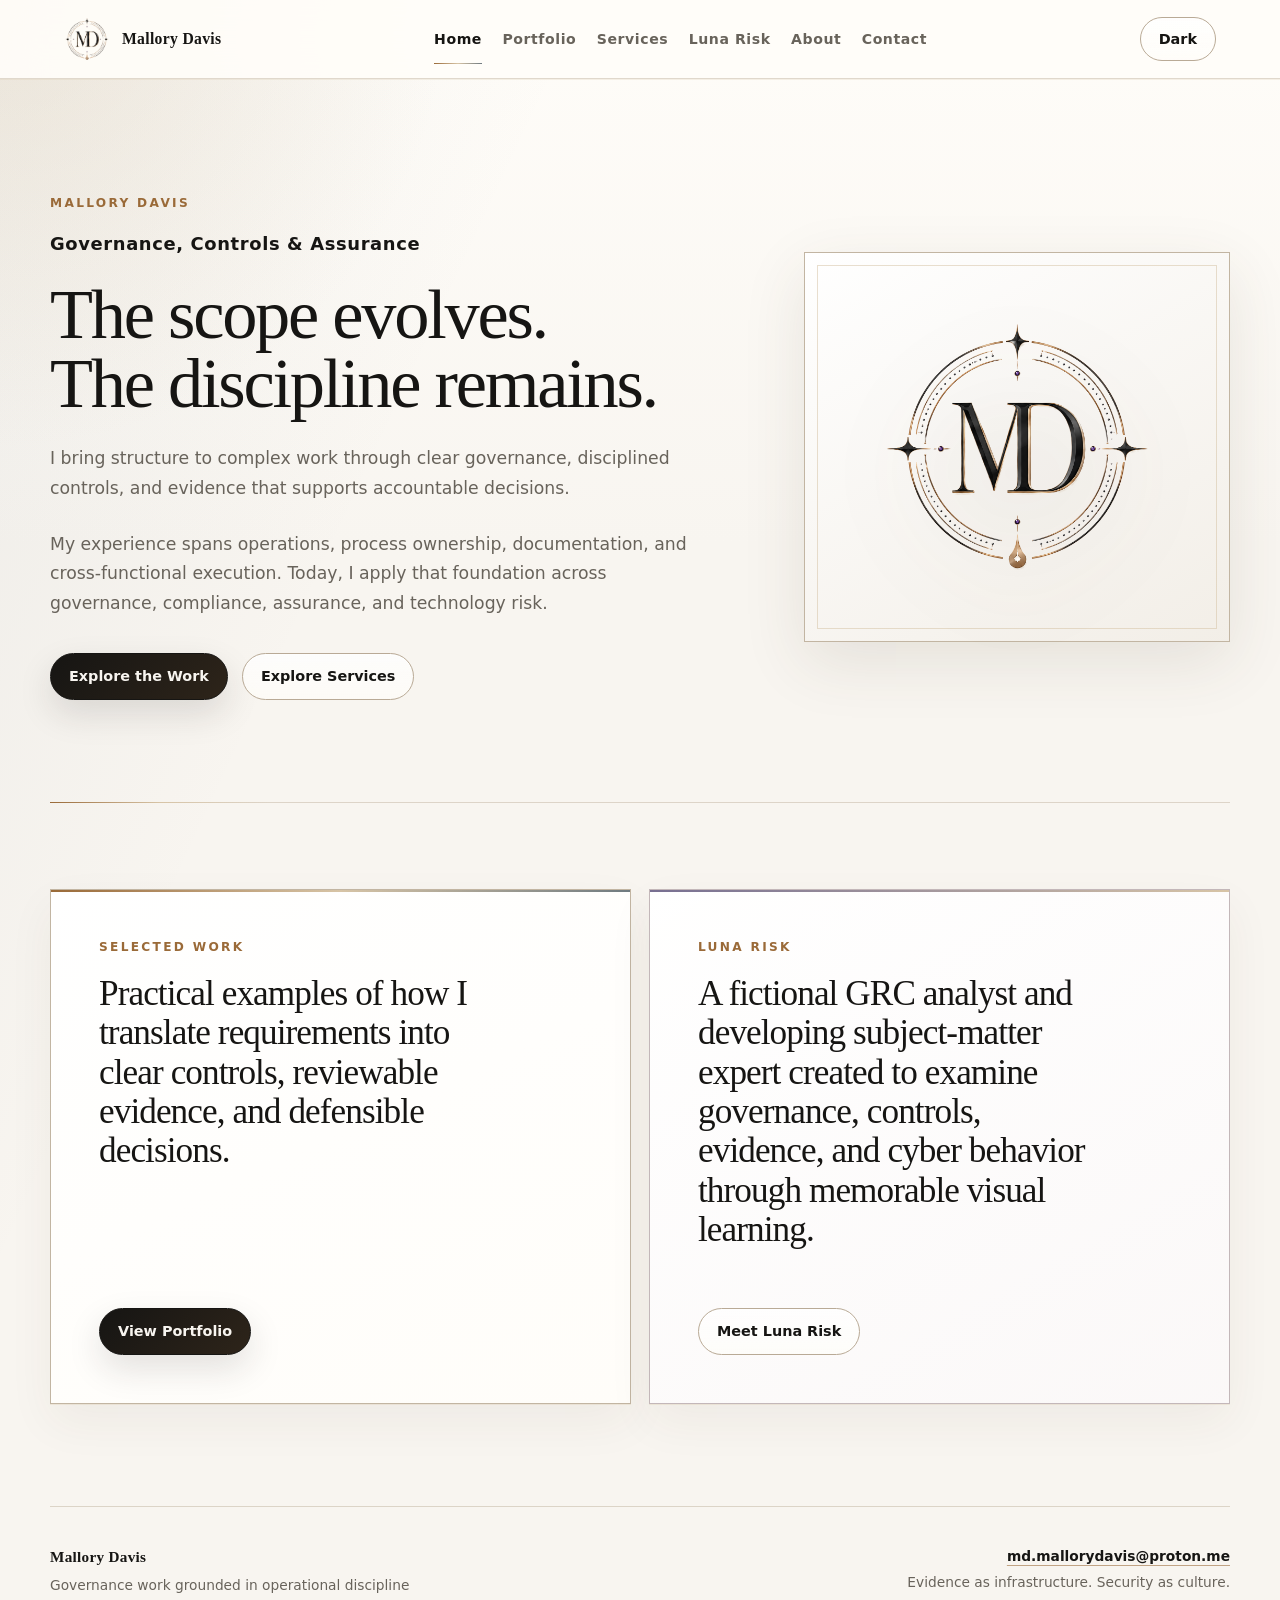
==== index.html @ 9123fe0c "Restore structured editorial homepage layout" ====
<!DOCTYPE html>
<html lang="en" data-theme="light">
<head>
  <meta charset="UTF-8" />
  <meta name="viewport" content="width=device-width, initial-scale=1.0" />

  <title>Mallory Davis | Governance, Controls &amp; Assurance</title>
  <meta
    name="description"
    content="Mallory Davis brings structure to complex work through clear governance, disciplined controls, and evidence that supports accountable decisions."
  />
  <meta property="og:title" content="Mallory Davis | Governance, Controls &amp; Assurance" />
  <meta property="og:description" content="Structure for complex work through clear governance, disciplined controls, and evidence that supports accountable decisions." />
  <meta property="og:type" content="website" />
  <meta property="og:url" content="https://mallorydavis.github.io/" />
  <meta property="og:image" content="https://mallorydavis.github.io/assets/images/mallory-davis-linkedin-featured.jpg" />
  <meta property="og:image:width" content="1200" />
  <meta property="og:image:height" content="627" />
  <meta property="og:image:alt" content="Mallory Davis. Governance, Controls and Assurance. Evidence as infrastructure. Security as culture." />

  <link rel="stylesheet" href="css/styles.css?v=20260904-1" />
</head>

<body>
  <header class="site-header">
    <a class="brand" href="index.html" aria-label="Mallory Davis home">
      <span class="brand-mark">
        <img class="brand-logo brand-logo-light" src="assets/logo/md-light-precision-seal-transparent.png" alt="Mallory Davis MD precision seal." width="46" height="46" />
        <img class="brand-logo brand-logo-dark" src="assets/logo/md-dark-precision-seal.png" alt="Mallory Davis MD precision seal." width="46" height="46" />
      </span>
      <span class="brand-text">Mallory Davis</span>
    </a>

    <nav class="site-nav" aria-label="Main navigation">
      <a href="index.html" aria-current="page">Home</a>
      <a href="portfolio.html">Portfolio</a>
      <a href="services.html">Services</a>
      <a href="luna-risk.html">Luna Risk</a>
      <a href="about.html">About</a>
      <a href="contact.html">Contact</a>
    </nav>

    <button class="theme-toggle" type="button" data-theme-toggle aria-label="Switch color theme">
      Dark
    </button>
  </header>

  <main>
    <section class="hero home-hero">
      <div class="hero-content">
        <p class="eyebrow">Mallory Davis</p>
        <p class="home-descriptor">Governance, Controls &amp; Assurance</p>
        <h1>The scope evolves.<br />The discipline remains.</h1>
        <p class="hero-copy">
          I bring structure to complex work through clear governance, disciplined controls, and evidence that supports accountable decisions.
        </p>
        <p class="hero-copy hero-copy-secondary">
          My experience spans operations, process ownership, documentation, and cross-functional execution. Today, I apply that foundation across governance, compliance, assurance, and technology risk.
        </p>

        <div class="hero-actions">
          <a class="button primary" href="portfolio.html">Explore the Work</a>
          <a class="button secondary" href="services.html">Explore Services</a>
        </div>
      </div>

      <div class="home-compass" aria-hidden="true">
        <img class="home-compass-logo home-compass-logo-light" src="assets/logo/md-light-precision-seal-transparent.png" alt="" />
        <img class="home-compass-logo home-compass-logo-dark" src="assets/logo/md-dark-precision-seal.png" alt="" />
      </div>
    </section>

    <section class="section home-pathways" aria-label="Explore Mallory Davis work">
      <article class="home-pathway-card selected-work-card" id="selected-work" aria-labelledby="selected-work-title">
        <div class="home-pathway-copy">
          <p class="kicker">Selected Work</p>
          <h2 id="selected-work-title">Practical examples of how I translate requirements into clear controls, reviewable evidence, and defensible decisions.</h2>
        </div>
        <a class="button primary" href="portfolio.html">View Portfolio</a>
      </article>

      <article class="home-pathway-card luna-home-card" aria-labelledby="luna-home-title">
        <div class="home-pathway-copy">
          <p class="kicker">Luna Risk</p>
          <h2 id="luna-home-title">A fictional GRC analyst and developing subject-matter expert created to examine governance, controls, evidence, and cyber behavior through memorable visual learning.</h2>
        </div>
        <a class="button secondary" href="luna-risk.html">Meet Luna Risk</a>
      </article>
    </section>
  </main>

  <footer class="page-footer">
    <div>
      <strong>Mallory Davis</strong>
      <span>Governance work grounded in operational discipline</span>
    </div>
    <div class="footer-contact">
      <a href="mailto:md.mallorydavis@proton.me">md.mallorydavis@proton.me</a>
      <span>Evidence as infrastructure. Security as culture.</span>
    </div>
  </footer>

  <script src="js/main.js?v=20260903-5"></script>
</body>
</html>
---- css/styles.css ----
:root {
  color-scheme: light;
  --bg: #f8f5f0;
  --bg-quiet: #eee9e1;
  --surface: #fffdf9;
  --surface-raised: #ffffff;
  --text: #282623;
  --muted: #68635b;
  --heading: #161513;
  --border: #d9d0c2;
  --border-strong: #b9aa96;
  --bronze: #9a6a38;
  --champagne: #d7c4a6;
  --steel: #6f7a80;
  --amethyst: #7d679d;
  --amethyst-soft: #eee9f4;
  --shadow: 0 20px 60px rgba(76, 62, 44, 0.11);
  --max-width: 1180px;
  --font-display: "Playfair Display", Georgia, "Times New Roman", serif;
  --font-editorial: "Libre Baskerville", Georgia, "Times New Roman", serif;
  --font-interface: Montserrat, Inter, ui-sans-serif, system-ui, -apple-system, BlinkMacSystemFont, "Segoe UI", sans-serif;
}

[data-theme="dark"] {
  color-scheme: dark;
  --bg: #171615;
  --bg-quiet: #201e1b;
  --surface: #211f1c;
  --surface-raised: #282520;
  --text: #f1ece3;
  --muted: #b7afa3;
  --heading: #fffaf1;
  --border: #39352f;
  --border-strong: #6f6254;
  --bronze: #c6955a;
  --champagne: #ead5b4;
  --steel: #9aa8ae;
  --amethyst: #b7a2d4;
  --amethyst-soft: #2a2430;
  --shadow: 0 24px 70px rgba(0, 0, 0, 0.32);
}

* {
  box-sizing: border-box;
}

html {
  overflow-x: clip;
  scroll-behavior: smooth;
}

body {
  overflow-x: clip;
  min-width: 320px;
  margin: 0;
  background:
    radial-gradient(circle at top left, rgba(215, 196, 166, 0.3), transparent 28rem),
    linear-gradient(115deg, rgba(111, 122, 128, 0.08), transparent 34rem),
    linear-gradient(180deg, var(--surface) 0, var(--bg) 34rem);
  color: var(--text);
  font-family: var(--font-interface);
  line-height: 1.6;
  text-rendering: optimizeLegibility;
}

[data-theme="dark"] body {
  background:
    radial-gradient(circle at top left, rgba(198, 149, 90, 0.11), transparent 28rem),
    linear-gradient(115deg, rgba(154, 168, 174, 0.07), transparent 34rem),
    linear-gradient(180deg, #191816 0, var(--bg) 36rem);
}

body:has(.site-nav a[href="luna-risk.html"][aria-current="page"]) {
  background:
    radial-gradient(circle at top left, rgba(215, 196, 166, 0.26), transparent 28rem),
    radial-gradient(circle at top right, color-mix(in srgb, var(--amethyst) 13%, transparent), transparent 24rem),
    linear-gradient(180deg, var(--surface) 0, var(--bg) 34rem);
}

a {
  color: inherit;
}

.site-header {
  position: sticky;
  top: 0;
  z-index: 10;
  display: grid;
  grid-template-columns: auto minmax(0, 1fr) auto;
  align-items: center;
  gap: 24px;
  padding: 16px max(22px, 5vw);
  border-bottom: 1px solid color-mix(in srgb, var(--border) 82%, transparent);
  background: color-mix(in srgb, var(--surface) 92%, transparent);
  backdrop-filter: blur(20px);
  box-shadow: 0 1px 0 color-mix(in srgb, var(--champagne) 22%, transparent);
}

.brand {
  display: inline-flex;
  align-items: center;
  gap: 12px;
  color: var(--heading);
  text-decoration: none;
  font-weight: 700;
  letter-spacing: 0.01em;
  white-space: nowrap;
}

.seal {
  position: relative;
  display: grid;
  place-items: center;
  border-radius: 50%;
  border: 1px solid var(--bronze);
  color: var(--bronze);
  font-family: var(--font-display);
  letter-spacing: -0.07em;
  background:
    linear-gradient(135deg, color-mix(in srgb, var(--champagne) 34%, transparent), transparent 54%),
    var(--surface);
}

.seal::before {
  content: "";
  position: absolute;
  inset: 4px;
  border: 1px solid color-mix(in srgb, var(--steel) 42%, transparent);
  border-radius: inherit;
}

.seal::after {
  content: "";
  position: absolute;
  width: 42%;
  height: 1px;
  background: linear-gradient(90deg, var(--bronze), var(--steel));
  transform: rotate(-35deg);
}

body:has(.site-nav a[href="luna-risk.html"][aria-current="page"]) .seal::after {
  background: color-mix(in srgb, var(--amethyst) 58%, var(--steel));
}

.brand-mark {
  display: inline-grid;
  place-items: center;
  flex: 0 0 auto;
  width: 46px;
  height: 46px;
  border: 0;
  border-radius: 50%;
  background: transparent;
  box-shadow: none;
  line-height: 0;
  padding: 0;
}

.brand-logo {
  grid-area: 1 / 1;
  display: block;
  width: 46px;
  height: 46px;
  object-fit: contain;
  object-position: center;
}

.brand-logo-dark {
  display: none;
}

[data-theme="dark"] .brand-logo-light {
  display: none;
}

[data-theme="dark"] .brand-logo-dark {
  display: block;
}

.brand-text {
  font-family: var(--font-display);
  font-size: 0.98rem;
  font-weight: 600;
  letter-spacing: 0.02em;
}

.site-nav {
  display: flex;
  justify-content: center;
  gap: clamp(10px, 1.6vw, 24px);
  flex-wrap: wrap;
}

.site-nav a {
  position: relative;
  color: var(--muted);
  text-decoration: none;
  font-family: var(--font-interface);
  font-size: 0.88rem;
  font-weight: 650;
  letter-spacing: 0.04em;
  padding: 6px 0;
  transition: color 160ms ease;
}

.site-nav a:hover,
.site-nav a[aria-current="page"] {
  color: var(--heading);
}

.site-nav a[aria-current="page"]::after {
  content: "";
  position: absolute;
  left: 0;
  right: 0;
  bottom: -8px;
  height: 1px;
  background: linear-gradient(90deg, var(--bronze), var(--champagne), var(--steel));
}

.theme-toggle,
.button {
  display: inline-flex;
  align-items: center;
  justify-content: center;
  min-height: 44px;
  border: 1px solid var(--border-strong);
  border-radius: 999px;
  background:
    linear-gradient(180deg, color-mix(in srgb, var(--surface-raised) 78%, transparent), color-mix(in srgb, var(--surface) 70%, transparent));
  color: var(--heading);
  padding: 11px 18px;
  cursor: pointer;
  text-decoration: none;
  font-family: var(--font-interface);
  font-size: 0.9rem;
  font-weight: 700;
  box-shadow: inset 0 1px 0 color-mix(in srgb, #ffffff 58%, transparent);
  transition: transform 160ms ease, border-color 160ms ease, background 160ms ease, box-shadow 160ms ease;
}

.theme-toggle:hover,
.button:hover {
  transform: translateY(-1px);
  border-color: var(--bronze);
  box-shadow:
    inset 0 1px 0 color-mix(in srgb, #ffffff 58%, transparent),
    0 10px 28px rgba(74, 58, 36, 0.1);
}

.theme-toggle:focus-visible,
.button:focus-visible,
.site-nav a:focus-visible,
.brand:focus-visible {
  outline: 3px solid color-mix(in srgb, var(--steel) 45%, transparent);
  outline-offset: 4px;
}

body:has(.site-nav a[href="luna-risk.html"][aria-current="page"]) .theme-toggle:focus-visible,
body:has(.site-nav a[href="luna-risk.html"][aria-current="page"]) .button:focus-visible,
body:has(.site-nav a[href="luna-risk.html"][aria-current="page"]) .site-nav a:focus-visible,
body:has(.site-nav a[href="luna-risk.html"][aria-current="page"]) .brand:focus-visible {
  outline-color: color-mix(in srgb, var(--amethyst) 48%, transparent);
}

main {
  overflow: hidden;
}

.hero,
.proof-strip,
.signal-strip,
.section,
.page-footer {
  width: min(var(--max-width), calc(100% - 44px));
  margin: 0 auto;
}

.hero {
  display: grid;
  grid-template-columns: minmax(0, 1fr) minmax(280px, 392px);
  gap: clamp(42px, 7vw, 96px);
  align-items: center;
  min-height: calc(100svh - 83px);
  padding: clamp(64px, 9vw, 124px) 0 clamp(58px, 8vw, 104px);
}

.home-hero {
  grid-template-columns: minmax(0, 1fr) minmax(320px, 0.64fr);
  min-height: min(680px, calc(100svh - 83px));
}

.hero-content {
  max-width: 780px;
}

.home-descriptor {
  margin: 0 0 22px;
  color: var(--heading);
  font-family: var(--font-interface);
  font-size: clamp(1rem, 1.4vw, 1.16rem);
  font-weight: 700;
  letter-spacing: 0.035em;
}

.hero-copy-secondary {
  margin-top: 16px;
}

.home-compass {
  position: relative;
  display: grid;
  place-items: center;
  min-height: 390px;
  padding: clamp(34px, 4vw, 52px);
  border: 1px solid color-mix(in srgb, var(--border-strong) 72%, var(--border));
  background:
    linear-gradient(150deg, color-mix(in srgb, var(--surface-raised) 96%, transparent), color-mix(in srgb, var(--bg-quiet) 74%, transparent)),
    var(--surface);
  box-shadow: var(--shadow);
}

.home-compass::before {
  content: "";
  position: absolute;
  inset: 12px;
  border: 1px solid color-mix(in srgb, var(--champagne) 54%, transparent);
  pointer-events: none;
}

.home-compass-logo {
  position: relative;
  display: block;
  width: min(82%, 320px);
  height: auto;
  filter: drop-shadow(0 24px 44px rgba(76, 62, 44, 0.15));
}

.home-compass-logo-dark {
  display: none;
}

[data-theme="dark"] .home-compass-logo-light {
  display: none;
}

[data-theme="dark"] .home-compass-logo-dark {
  display: block;
}

.eyebrow,
.kicker {
  margin: 0 0 16px;
  color: var(--bronze);
  font-family: var(--font-interface);
  text-transform: uppercase;
  letter-spacing: 0.19em;
  font-size: 0.76rem;
  font-weight: 800;
}

body:has(.site-nav a[href="luna-risk.html"][aria-current="page"]) .eyebrow,
body:has(.site-nav a[href="luna-risk.html"][aria-current="page"]) .kicker {
  color: var(--amethyst);
}

h1,
h2,
h3,
p {
  overflow-wrap: anywhere;
}

h1,
h2,
h3 {
  color: var(--heading);
}

h1 {
  max-width: 860px;
  margin: 0;
  font-family: var(--font-editorial);
  font-size: clamp(3rem, 5.5vw, 5.75rem);
  line-height: 0.98;
  letter-spacing: -0.032em;
  font-weight: 500;
}

.page-title {
  max-width: 850px;
  font-size: clamp(2.85rem, 5vw, 5.35rem);
  line-height: 0.99;
}

.hero-copy {
  max-width: 640px;
  margin: 26px 0 0;
  color: var(--muted);
  font-size: clamp(1.03rem, 1.35vw, 1.16rem);
  line-height: 1.72;
}

.hero-actions,
.button-row {
  display: flex;
  gap: 14px;
  flex-wrap: wrap;
  margin-top: 34px;
}

.button.primary {
  background:
    linear-gradient(135deg, var(--heading), color-mix(in srgb, var(--heading) 82%, var(--bronze)));
  color: var(--bg);
  border-color: var(--heading);
  box-shadow: 0 14px 34px rgba(38, 34, 29, 0.13);
}

[data-theme="dark"] .button.primary {
  color: #141414;
  background: var(--champagne);
  border-color: var(--champagne);
}

.button.secondary {
  color: var(--heading);
}

.hero-panel {
  position: relative;
  padding: clamp(28px, 3vw, 34px);
  border: 1px solid color-mix(in srgb, var(--border-strong) 72%, var(--border));
  background:
    linear-gradient(160deg, color-mix(in srgb, var(--surface-raised) 96%, transparent), color-mix(in srgb, var(--bg-quiet) 78%, transparent)),
    var(--surface);
  box-shadow: var(--shadow);
}

.hero-panel::before {
  content: "";
  position: absolute;
  inset: 12px;
  border: 1px solid color-mix(in srgb, var(--champagne) 58%, transparent);
  pointer-events: none;
}

.seal {
  width: 122px;
  height: 122px;
  margin-bottom: 36px;
  font-size: 1.65rem;
  box-shadow: inset 0 0 0 1px color-mix(in srgb, var(--champagne) 54%, transparent), 0 18px 50px rgba(104, 79, 48, 0.14);
}

.panel-label {
  margin: 0 0 8px;
  color: var(--steel);
  font-family: var(--font-interface);
  font-size: 0.76rem;
  font-weight: 850;
  letter-spacing: 0.14em;
  text-transform: uppercase;
}

.panel-statement {
  margin: 0;
  color: var(--heading);
  font-family: var(--font-editorial);
  font-size: clamp(1.65rem, 3vw, 2.4rem);
  line-height: 1.08;
  letter-spacing: -0.02em;
}

.panel-list {
  display: grid;
  gap: 12px;
  margin: 28px 0 0;
  padding: 0;
  list-style: none;
}

.panel-list li {
  display: flex;
  justify-content: space-between;
  gap: 18px;
  padding-top: 14px;
  border-top: 1px solid var(--border);
  color: var(--muted);
  font-size: 0.95rem;
}

.panel-list strong {
  color: var(--heading);
  font-size: 0.82rem;
  letter-spacing: 0.1em;
  text-transform: uppercase;
}

.section {
  position: relative;
  padding: clamp(62px, 8vw, 104px) 0;
  border-top: 1px solid color-mix(in srgb, var(--border) 86%, transparent);
}

.proof-strip {
  display: grid;
  grid-template-columns: repeat(4, minmax(0, 1fr));
  margin-top: clamp(-18px, -1.4vw, -8px);
  border: 1px solid color-mix(in srgb, var(--border) 88%, var(--border-strong));
  background:
    linear-gradient(90deg, color-mix(in srgb, var(--champagne) 18%, transparent), transparent 42%),
    color-mix(in srgb, var(--surface-raised) 92%, transparent);
  box-shadow:
    0 1px 0 color-mix(in srgb, var(--champagne) 30%, transparent),
    0 18px 48px rgba(69, 58, 42, 0.055);
}

.proof-strip a {
  display: grid;
  align-content: start;
  gap: 14px;
  min-height: 126px;
  padding: clamp(20px, 2.4vw, 28px);
  border-right: 1px solid var(--border);
  text-decoration: none;
  transition: background 160ms ease, color 160ms ease;
}

.proof-strip a:last-child {
  border-right: 0;
}

.proof-strip a:hover {
  background: color-mix(in srgb, var(--champagne) 12%, transparent);
}

.proof-strip span,
.work-card .meta,
.focus-preview span {
  color: var(--bronze);
  font-size: 0.74rem;
  font-weight: 850;
  letter-spacing: 0.14em;
  text-transform: uppercase;
  line-height: 1.35;
  overflow-wrap: anywhere;
}

.proof-strip strong {
  color: var(--heading);
  font-family: var(--font-editorial);
  font-size: clamp(1.08rem, 1.55vw, 1.42rem);
  font-weight: 500;
  line-height: 1.12;
  letter-spacing: -0.018em;
}

.signal-strip {
  display: grid;
  grid-template-columns: repeat(3, minmax(0, 1fr));
  margin-top: clamp(-18px, -1.4vw, -8px);
  border-top: 1px solid color-mix(in srgb, var(--border) 86%, transparent);
  border-bottom: 1px solid color-mix(in srgb, var(--border) 86%, transparent);
}

.home-capability-strip {
  grid-template-columns: repeat(4, minmax(0, 1fr));
}

.signal-strip div {
  padding: clamp(18px, 2.4vw, 28px);
  border-right: 1px solid color-mix(in srgb, var(--border) 86%, transparent);
}

.signal-strip div:last-child {
  border-right: 0;
}

.signal-strip span {
  display: block;
  color: var(--bronze);
  font-size: 0.74rem;
  font-weight: 850;
  letter-spacing: 0.14em;
  text-transform: uppercase;
}

.signal-strip p {
  margin: 10px 0 0;
  color: var(--muted);
  font-size: clamp(0.98rem, 1.15vw, 1.08rem);
  line-height: 1.62;
}

.capability-list {
  display: grid;
  gap: 9px;
  margin: 16px 0 0;
  padding: 0;
  list-style: none;
  color: var(--muted);
  font-size: clamp(0.9rem, 1vw, 1rem);
}

.capability-list li {
  display: grid;
  grid-template-columns: 22px minmax(0, 1fr);
  gap: 10px;
  align-items: center;
  line-height: 1.45;
}

.capability-list li::before {
  content: "";
  width: 22px;
  height: 1px;
  background: linear-gradient(90deg, var(--bronze), color-mix(in srgb, var(--champagne) 72%, var(--bronze)));
}

.capability-statement {
  margin: 16px 0 0;
  color: var(--muted);
  font-size: clamp(0.9rem, 1vw, 1rem);
  line-height: 1.58;
}

.section::before {
  content: "";
  position: absolute;
  top: -1px;
  left: 0;
  width: min(220px, 36vw);
  height: 1px;
  background: linear-gradient(90deg, var(--bronze), var(--champagne), transparent);
}

.section-header {
  display: grid;
  grid-template-columns: minmax(0, 0.85fr) minmax(260px, 0.65fr);
  gap: clamp(28px, 5vw, 56px);
  align-items: end;
  margin-bottom: 36px;
}

h2 {
  margin: 0;
  font-family: var(--font-editorial);
  max-width: 780px;
  font-size: clamp(2rem, 3.55vw, 3.55rem);
  line-height: 1.05;
  letter-spacing: -0.026em;
  font-weight: 500;
}

.section-header p,
.lede {
  margin: 0;
  color: var(--muted);
  font-size: 1.02rem;
  line-height: 1.72;
}

.grid {
  display: grid;
  grid-template-columns: repeat(3, minmax(0, 1fr));
  gap: 18px;
}

.grid.two {
  grid-template-columns: repeat(2, minmax(0, 1fr));
}

.featured-section {
  border-top: 0;
}

.featured-section::before {
  display: none;
}

.work-grid {
  display: grid;
  grid-template-columns: 1.08fr 0.96fr 0.96fr;
  gap: 18px;
}

.work-card {
  position: relative;
  display: grid;
  align-content: space-between;
  gap: clamp(22px, 3vw, 34px);
  min-height: 358px;
  padding: clamp(26px, 3.4vw, 40px);
  border: 1px solid color-mix(in srgb, var(--border) 88%, var(--border-strong));
  background:
    linear-gradient(155deg, color-mix(in srgb, var(--surface-raised) 94%, transparent), color-mix(in srgb, var(--surface) 80%, transparent)),
    var(--surface);
  box-shadow:
    0 1px 0 color-mix(in srgb, var(--champagne) 28%, transparent),
    0 20px 52px rgba(69, 58, 42, 0.07);
}

.work-card::before {
  content: "";
  position: absolute;
  top: 0;
  left: 0;
  right: 0;
  height: 3px;
  background: linear-gradient(90deg, var(--bronze), var(--champagne), var(--steel));
}

.work-card h3 {
  max-width: 16ch;
  margin: 0;
  font-family: var(--font-editorial);
  font-size: clamp(1.72rem, 2.9vw, 2.72rem);
  font-weight: 500;
  line-height: 1.03;
  letter-spacing: -0.027em;
}

.work-card p {
  margin: 0;
  color: var(--muted);
  line-height: 1.72;
}

.work-card a {
  width: fit-content;
  color: var(--heading);
  font-weight: 850;
  text-decoration-color: color-mix(in srgb, var(--bronze) 58%, transparent);
  text-underline-offset: 5px;
}

.proof-strip a:focus-visible,
.work-card a:focus-visible,
.artifact-card a:focus-visible,
.contact-option-card a:focus-visible {
  outline: 3px solid color-mix(in srgb, var(--steel) 45%, transparent);
  outline-offset: 4px;
}

.card,
.feature-card,
.contact-card {
  border: 1px solid color-mix(in srgb, var(--border) 88%, var(--border-strong));
  background:
    linear-gradient(155deg, color-mix(in srgb, var(--surface-raised) 94%, transparent), color-mix(in srgb, var(--surface) 84%, transparent)),
    var(--surface);
  box-shadow:
    0 1px 0 color-mix(in srgb, var(--champagne) 28%, transparent),
    0 18px 44px rgba(69, 58, 42, 0.06);
}

.card {
  position: relative;
  min-height: 252px;
  padding: clamp(24px, 3vw, 30px);
}

.card::before {
  content: "";
  position: absolute;
  top: 0;
  left: 0;
  right: 0;
  height: 2px;
  background: linear-gradient(90deg, var(--bronze), var(--champagne), var(--steel));
}

.card .number {
  display: block;
  margin-bottom: clamp(38px, 5vw, 54px);
  color: var(--steel);
  font-size: 0.78rem;
  font-weight: 850;
  letter-spacing: 0.13em;
}

h3 {
  margin: 0 0 12px;
  font-size: 1.22rem;
  line-height: 1.22;
}

.card p,
.feature-card p,
.contact-card p {
  margin: 0;
  color: var(--muted);
}

.feature-card {
  display: grid;
  gap: 20px;
  padding: clamp(26px, 4vw, 42px);
}

.feature-card .meta {
  color: var(--bronze);
  font-size: 0.78rem;
  font-weight: 850;
  letter-spacing: 0.14em;
  text-transform: uppercase;
}

.feature-card h3 {
  font-family: var(--font-editorial);
  font-size: clamp(1.7rem, 3vw, 2.65rem);
  line-height: 1.05;
  font-weight: 500;
  letter-spacing: -0.025em;
}

.tag-list {
  display: flex;
  flex-wrap: wrap;
  gap: 8px;
  margin: 8px 0 0;
  padding: 0;
  list-style: none;
}

.tag-list li {
  border: 1px solid var(--border);
  border-radius: 999px;
  padding: 6px 10px;
  color: var(--muted);
  background: color-mix(in srgb, var(--surface) 70%, transparent);
  font-size: 0.78rem;
  font-weight: 700;
}

.statement-band {
  display: grid;
  grid-template-columns: 0.7fr 1fr;
  gap: 36px;
  align-items: center;
  padding: clamp(28px, 5vw, 48px);
  border: 1px solid var(--border-strong);
  background:
    linear-gradient(120deg, color-mix(in srgb, var(--champagne) 19%, transparent), transparent),
    var(--surface);
}

body:has(.site-nav a[href="luna-risk.html"][aria-current="page"]) .statement-band {
  border-color: color-mix(in srgb, var(--amethyst) 32%, var(--border-strong));
  background:
    linear-gradient(120deg, color-mix(in srgb, var(--amethyst-soft) 54%, transparent), transparent),
    var(--surface);
}

.statement-band p {
  margin: 0;
  color: var(--muted);
  font-size: 1.08rem;
}

.split-section {
  display: grid;
  grid-template-columns: minmax(0, 0.82fr) minmax(320px, 0.94fr);
  gap: clamp(34px, 6vw, 78px);
  align-items: start;
}

.section-copy {
  max-width: 620px;
}

.section-copy .lede {
  margin-top: 22px;
}

.focus-preview {
  display: grid;
  border-top: 1px solid var(--border-strong);
}

.focus-preview div {
  display: grid;
  grid-template-columns: 58px 0.72fr 1fr;
  gap: 18px;
  align-items: start;
  padding: 24px 0;
  border-bottom: 1px solid var(--border);
}

.focus-preview strong {
  color: var(--heading);
  font-size: 1rem;
}

.focus-preview p {
  margin: 0;
  color: var(--muted);
  line-height: 1.64;
}

.luna-preview {
  border-top-color: color-mix(in srgb, var(--amethyst) 20%, var(--border));
}

.luna-preview::before {
  background: linear-gradient(90deg, color-mix(in srgb, var(--amethyst) 45%, var(--steel)), transparent);
}

.luna-panel {
  position: relative;
  display: grid;
  grid-template-columns: minmax(0, 0.9fr) minmax(260px, 0.64fr) auto;
  gap: clamp(24px, 4vw, 52px);
  align-items: center;
  padding: clamp(30px, 5vw, 56px);
  border: 1px solid color-mix(in srgb, var(--amethyst) 26%, var(--border));
  background:
    linear-gradient(120deg, color-mix(in srgb, var(--amethyst-soft) 48%, transparent), transparent 56%),
    color-mix(in srgb, var(--surface-raised) 90%, transparent);
}

.luna-panel::before {
  content: "";
  position: absolute;
  inset: 14px;
  border: 1px solid color-mix(in srgb, var(--amethyst) 16%, transparent);
  pointer-events: none;
}

.luna-panel .kicker {
  color: var(--amethyst);
}

.luna-panel p,
.luna-panel .button,
.luna-panel h2,
.luna-panel .kicker {
  position: relative;
}

.luna-panel p {
  margin: 0;
  color: var(--muted);
  line-height: 1.72;
}

.luna-panel .button {
  white-space: nowrap;
  border-color: color-mix(in srgb, var(--amethyst) 36%, var(--border-strong));
}

.cta-section {
  display: grid;
  grid-template-columns: minmax(0, 0.95fr) minmax(280px, 0.58fr);
  gap: clamp(32px, 5vw, 64px);
  align-items: end;
  padding-bottom: clamp(72px, 9vw, 118px);
}

.cta-actions {
  display: grid;
  justify-items: start;
  gap: 24px;
}

.cta-actions p {
  margin: 0;
  color: var(--muted);
  line-height: 1.72;
}

.contact-card {
  padding: clamp(28px, 5vw, 48px);
}

.contact-card a:not(.button) {
  color: var(--heading);
  font-weight: 800;
  text-decoration-color: color-mix(in srgb, var(--bronze) 58%, transparent);
  text-underline-offset: 4px;
}

.contact-page .contact-hero {
  min-height: min(720px, calc(100svh - 80px));
}

.contact-page .contact-card {
  align-self: center;
  border-color: color-mix(in srgb, var(--border-strong) 78%, var(--champagne));
  background:
    linear-gradient(145deg, color-mix(in srgb, var(--champagne) 17%, transparent), transparent 48%),
    linear-gradient(180deg, color-mix(in srgb, var(--surface-raised) 96%, transparent), color-mix(in srgb, var(--surface) 92%, transparent));
}

.contact-page .contact-card .panel-statement {
  margin-top: 14px;
  font-size: clamp(1rem, 1.35vw, 1.18rem);
  line-height: 1.25;
}

.contact-page .contact-card .panel-statement a {
  overflow-wrap: break-word;
}

.contact-availability {
  padding-top: clamp(54px, 7vw, 88px);
}

.contact-note {
  display: grid;
  grid-template-columns: minmax(180px, 0.28fr) minmax(0, 1fr);
  gap: clamp(18px, 4vw, 46px);
  align-items: start;
  padding: clamp(24px, 4vw, 36px);
  border: 1px solid color-mix(in srgb, var(--border-strong) 72%, var(--border));
  background:
    linear-gradient(90deg, color-mix(in srgb, var(--champagne) 16%, transparent), transparent 48%),
    color-mix(in srgb, var(--surface-raised) 88%, transparent);
  box-shadow: 0 18px 52px rgba(69, 58, 42, 0.06);
}

.contact-note strong {
  color: var(--heading);
  font-size: 0.9rem;
  letter-spacing: 0.12em;
  text-transform: uppercase;
}

.contact-note span {
  color: var(--muted);
  line-height: 1.72;
}

.contact-options-grid {
  display: grid;
  grid-template-columns: repeat(4, minmax(0, 1fr));
  border: 1px solid color-mix(in srgb, var(--border) 86%, var(--border-strong));
  background: color-mix(in srgb, var(--surface-raised) 86%, transparent);
}

.contact-options-grid:has(.contact-option-card:only-child) {
  grid-template-columns: minmax(0, 0.58fr);
}

.contact-option-card {
  display: grid;
  align-content: start;
  gap: 14px;
  min-height: 292px;
  padding: clamp(22px, 3vw, 32px);
  border-right: 1px solid var(--border);
}

.contact-option-card:last-child {
  border-right: 0;
}

.contact-option-card > span {
  width: fit-content;
  border: 1px solid color-mix(in srgb, var(--border-strong) 72%, var(--champagne));
  border-radius: 999px;
  padding: 7px 10px;
  color: var(--steel);
  background: color-mix(in srgb, var(--surface) 74%, transparent);
  font-size: 0.72rem;
  font-weight: 850;
  letter-spacing: 0.12em;
  text-transform: uppercase;
}

.contact-option-card h3,
.inquiry-card h3 {
  margin: 0;
  color: var(--heading);
  font-family: var(--font-editorial);
  font-weight: 500;
  letter-spacing: -0.015em;
}

.contact-option-card h3 {
  font-size: clamp(1.45rem, 2vw, 1.9rem);
}

.contact-option-card p,
.inquiry-card p,
.contact-link-note {
  margin: 0;
  color: var(--muted);
  line-height: 1.68;
}

.contact-option-card a {
  align-self: end;
  color: var(--heading);
  font-weight: 800;
  text-decoration-color: color-mix(in srgb, var(--bronze) 54%, transparent);
  text-underline-offset: 4px;
}

.contact-link-note {
  margin-top: 18px;
  font-size: 0.92rem;
}

.inquiry-grid {
  display: grid;
  grid-template-columns: repeat(3, minmax(0, 1fr));
  gap: 16px;
}

.inquiry-card {
  display: grid;
  gap: 14px;
  min-height: 210px;
  padding: clamp(22px, 3vw, 30px);
  border: 1px solid color-mix(in srgb, var(--border) 86%, var(--border-strong));
  background:
    linear-gradient(155deg, color-mix(in srgb, var(--surface-raised) 90%, transparent), color-mix(in srgb, var(--surface) 82%, transparent)),
    var(--surface);
}

.inquiry-card h3 {
  font-size: clamp(1.3rem, 1.8vw, 1.7rem);
}

.contact-cta {
  display: grid;
  grid-template-columns: minmax(0, 0.9fr) minmax(280px, 0.6fr);
  gap: clamp(32px, 5vw, 64px);
  align-items: end;
  padding-bottom: clamp(72px, 9vw, 118px);
}

.contact-cta .luna-contact-link {
  border-color: color-mix(in srgb, var(--amethyst) 24%, var(--border-strong));
}

.contact-steps {
  display: grid;
  gap: 0;
  margin: 26px 0 0;
  padding: 0;
  list-style: none;
  border-top: 1px solid var(--border);
}

.contact-steps li {
  display: grid;
  grid-template-columns: 40px minmax(0, 1fr);
  gap: 14px;
  padding: 14px 0;
  border-bottom: 1px solid var(--border);
}

.contact-steps span {
  color: var(--bronze);
  font-size: 0.76rem;
  font-weight: 850;
  letter-spacing: 0.12em;
}

.contact-steps p {
  margin: 0;
  color: var(--muted);
  line-height: 1.55;
}

.intake-section {
  padding-top: clamp(54px, 7vw, 88px);
}

.intake-tabs {
  display: grid;
  grid-template-columns: repeat(2, minmax(0, 1fr));
  gap: 18px;
  margin-bottom: 22px;
}

.intake-tab {
  display: grid;
  gap: 8px;
  min-height: 132px;
  border: 1px solid var(--border-strong);
  border-radius: 0;
  padding: 24px;
  background:
    linear-gradient(155deg, color-mix(in srgb, var(--surface-raised) 94%, transparent), color-mix(in srgb, var(--surface) 82%, transparent)),
    var(--surface);
  color: var(--heading);
  cursor: pointer;
  font: inherit;
  text-align: left;
  box-shadow: 0 12px 30px rgba(69, 58, 42, 0.045);
  transition: border-color 160ms ease, transform 160ms ease, background 160ms ease;
}

.intake-tab strong {
  font-family: var(--font-editorial);
  font-size: clamp(1.28rem, 1.8vw, 1.7rem);
  font-weight: 500;
  line-height: 1.12;
}

.intake-tab span {
  color: var(--muted);
  font-size: 0.92rem;
  line-height: 1.55;
}

.intake-tab:hover,
.intake-tab:focus-visible {
  border-color: var(--bronze);
  transform: translateY(-1px);
}

.intake-tab:focus-visible,
.intake-form input:focus-visible,
.intake-form select:focus-visible,
.intake-form textarea:focus-visible {
  outline: 3px solid color-mix(in srgb, var(--steel) 45%, transparent);
  outline-offset: 3px;
}

.intake-tab.is-active {
  border-color: var(--heading);
  background:
    linear-gradient(135deg, color-mix(in srgb, var(--champagne) 18%, transparent), transparent 62%),
    var(--surface-raised);
}

[data-theme="dark"] .intake-tab.is-active {
  border-color: var(--champagne);
  color: var(--heading);
}

.intake-panel {
  display: grid;
  grid-template-columns: minmax(240px, 0.52fr) minmax(0, 1fr);
  gap: clamp(30px, 5vw, 64px);
  padding: clamp(28px, 4vw, 48px);
  border: 1px solid color-mix(in srgb, var(--border) 88%, var(--border-strong));
  background:
    linear-gradient(155deg, color-mix(in srgb, var(--surface-raised) 94%, transparent), color-mix(in srgb, var(--surface) 82%, transparent)),
    var(--surface);
  box-shadow: 0 18px 44px rgba(69, 58, 42, 0.055);
}

.intake-panel[hidden] {
  display: none;
}

.intake-intro h3 {
  margin: 0;
  font-family: var(--font-editorial);
  font-size: clamp(1.6rem, 2.5vw, 2.35rem);
  font-weight: 500;
  line-height: 1.08;
}

.intake-intro > p:last-child {
  margin: 18px 0 0;
  color: var(--muted);
  line-height: 1.68;
}

.intake-form {
  display: grid;
  gap: 26px;
}

.field-grid {
  display: grid;
  grid-template-columns: repeat(2, minmax(0, 1fr));
  gap: 20px 18px;
}

.field-grid label {
  display: grid;
  align-content: start;
  gap: 8px;
  color: var(--heading);
  font-size: 0.88rem;
  font-weight: 750;
}

.field-wide {
  grid-column: 1 / -1;
}

.intake-form input,
.intake-form select,
.intake-form textarea {
  width: 100%;
  min-height: 46px;
  border: 1px solid var(--border-strong);
  border-radius: 0;
  background: color-mix(in srgb, var(--surface-raised) 88%, transparent);
  color: var(--text);
  padding: 11px 12px;
  font: inherit;
  font-size: 1rem;
}

.intake-form textarea {
  min-height: 112px;
  resize: vertical;
}

.intake-form small {
  color: var(--muted);
  font-size: 0.78rem;
  font-weight: 500;
}

.intake-form .button {
  justify-self: start;
}

.intake-form .form-note {
  margin: -10px 0 0;
  color: var(--muted);
  font-size: 0.82rem;
  line-height: 1.55;
}

.contact-boundary {
  display: grid;
  grid-template-columns: minmax(0, 0.82fr) minmax(320px, 0.94fr);
  gap: clamp(34px, 6vw, 78px);
  align-items: start;
  padding-bottom: clamp(72px, 9vw, 118px);
}

.contact-boundary > div:last-child {
  display: grid;
  gap: 18px;
}

.contact-boundary p {
  margin: 0;
  color: var(--muted);
  line-height: 1.72;
}

.contact-boundary a {
  color: var(--heading);
  font-weight: 750;
  text-decoration-color: color-mix(in srgb, var(--bronze) 58%, transparent);
  text-underline-offset: 4px;
}

@media (max-width: 920px) {
  .intake-panel,
  .contact-boundary {
    grid-template-columns: 1fr;
  }
}

@media (max-width: 620px) {
  .intake-tabs,
  .intake-tab {
    width: 100%;
  }

  .intake-tabs {
    grid-template-columns: 1fr;
  }

  .intake-panel {
    padding: 24px 20px;
  }

  .field-grid {
    grid-template-columns: 1fr;
  }

  .field-wide {
    grid-column: auto;
  }
}

.page-footer {
  display: flex;
  justify-content: space-between;
  align-items: flex-start;
  gap: 20px;
  padding: clamp(28px, 4vw, 38px) 0 clamp(42px, 6vw, 58px);
  color: var(--muted);
  font-size: 0.86rem;
  border-top: 1px solid color-mix(in srgb, var(--border) 88%, transparent);
}

.page-footer div {
  display: grid;
  gap: 5px;
}

.page-footer strong {
  color: var(--heading);
  font-family: var(--font-display);
  font-size: 0.95rem;
  font-weight: 600;
  letter-spacing: 0.02em;
}

.portfolio-page .portfolio-hero {
  min-height: min(780px, calc(100svh - 80px));
}

.portfolio-page .hero-copy {
  max-width: 720px;
}

.portfolio-intro {
  padding-top: clamp(54px, 7vw, 88px);
}

.portfolio-support-line {
  max-width: 780px;
  margin: 0 0 24px;
  color: var(--muted);
  font-size: clamp(1rem, 1.25vw, 1.12rem);
  line-height: 1.68;
}

.role-alignment {
  display: grid;
  grid-template-columns: minmax(160px, 0.28fr) minmax(0, 1fr);
  gap: 18px;
  align-items: start;
  margin-bottom: clamp(24px, 4vw, 42px);
  padding: 20px 0;
  border-top: 1px solid var(--border-strong);
  border-bottom: 1px solid var(--border);
}

.role-alignment h3 {
  margin: 0;
  color: var(--bronze);
  font-family: var(--font-interface);
  font-size: 0.76rem;
  font-weight: 850;
  letter-spacing: 0.14em;
  text-transform: uppercase;
}

.role-alignment ul {
  display: flex;
  flex-wrap: wrap;
  gap: 10px;
  margin: 0;
  padding: 0;
  list-style: none;
}

.role-alignment li {
  border: 1px solid color-mix(in srgb, var(--border) 82%, var(--steel));
  border-radius: 999px;
  padding: 8px 12px;
  color: var(--muted);
  background: color-mix(in srgb, var(--surface-raised) 86%, transparent);
  font-size: 0.78rem;
  font-weight: 760;
}

.case-study-card {
  display: grid;
  grid-template-columns: minmax(0, 0.95fr) minmax(320px, 0.85fr);
  gap: clamp(24px, 4vw, 52px);
  align-items: start;
  padding: clamp(28px, 5vw, 52px);
  border: 1px solid color-mix(in srgb, var(--border-strong) 72%, var(--border));
  background:
    linear-gradient(130deg, color-mix(in srgb, var(--champagne) 16%, transparent), transparent 52%),
    color-mix(in srgb, var(--surface-raised) 90%, transparent);
  box-shadow:
    0 1px 0 color-mix(in srgb, var(--champagne) 28%, transparent),
    0 20px 54px rgba(69, 58, 42, 0.07);
}

.case-study-card h3,
.artifact-card h3 {
  margin: 0;
  font-family: var(--font-editorial);
  font-weight: 500;
  letter-spacing: -0.025em;
}

.case-study-card h3 a,
.artifact-card h3 a {
  color: inherit;
  text-decoration-color: color-mix(in srgb, var(--bronze) 48%, transparent);
  text-underline-offset: 5px;
}

.case-study-card h3 {
  max-width: 20ch;
  font-size: clamp(1.95rem, 3.4vw, 3.1rem);
  line-height: 1.02;
}

.case-study-card p {
  margin: 0;
  color: var(--muted);
  line-height: 1.72;
}

.case-study-card .button {
  align-self: end;
  justify-self: start;
  white-space: nowrap;
}

.artifact-section {
  padding-top: clamp(62px, 8vw, 104px);
}

.artifact-grid {
  display: grid;
  grid-template-columns: repeat(3, minmax(0, 1fr));
  gap: 18px;
}

.artifact-card {
  position: relative;
  display: grid;
  gap: 18px;
  align-content: start;
  min-height: 344px;
  padding: clamp(24px, 3vw, 32px);
  border: 1px solid color-mix(in srgb, var(--border) 86%, var(--border-strong));
  background:
    linear-gradient(155deg, color-mix(in srgb, var(--surface-raised) 94%, transparent), color-mix(in srgb, var(--surface) 82%, transparent)),
    var(--surface);
  box-shadow:
    0 1px 0 color-mix(in srgb, var(--champagne) 28%, transparent),
    0 18px 44px rgba(69, 58, 42, 0.055);
}

.artifact-card::before {
  content: "";
  position: absolute;
  top: 0;
  left: 0;
  right: 0;
  height: 2px;
  background: linear-gradient(90deg, var(--bronze), var(--champagne), var(--steel));
}

.artifact-card h3 {
  max-width: 17ch;
  font-size: clamp(1.45rem, 2.2vw, 2rem);
  line-height: 1.08;
}

.artifact-card p {
  margin: 0;
  color: var(--muted);
  line-height: 1.68;
}

.artifact-card a {
  width: fit-content;
  color: var(--heading);
  font-weight: 850;
  text-decoration-color: color-mix(in srgb, var(--bronze) 58%, transparent);
  text-underline-offset: 5px;
}

.case-study-card .meta,
.artifact-card .meta {
  color: var(--bronze);
  font-size: 0.76rem;
  font-weight: 850;
  letter-spacing: 0.14em;
  text-transform: uppercase;
}

.portfolio-page .tag-list {
  margin-top: 0;
}

.portfolio-page .tag-list li {
  border-color: color-mix(in srgb, var(--border) 82%, var(--steel));
}

.focus-page .focus-hero {
  min-height: min(780px, calc(100svh - 80px));
}

.focus-page .hero-copy {
  max-width: 720px;
}

.services-page .services-hero {
  min-height: min(780px, calc(100svh - 80px));
}

.services-page .hero-copy {
  max-width: 730px;
}

.services-areas {
  padding-top: clamp(54px, 7vw, 88px);
}

.services-grid {
  display: grid;
  grid-template-columns: repeat(2, minmax(0, 1fr));
  gap: 18px;
}

.service-card {
  position: relative;
  display: grid;
  gap: 18px;
  align-content: start;
  min-height: 390px;
  padding: clamp(26px, 3.4vw, 40px);
  border: 1px solid color-mix(in srgb, var(--border) 88%, var(--border-strong));
  background:
    linear-gradient(155deg, color-mix(in srgb, var(--surface-raised) 94%, transparent), color-mix(in srgb, var(--surface) 82%, transparent)),
    var(--surface);
  box-shadow:
    0 1px 0 color-mix(in srgb, var(--champagne) 28%, transparent),
    0 18px 44px rgba(69, 58, 42, 0.055);
}

.service-card::before {
  content: "";
  position: absolute;
  inset: 0 0 auto;
  height: 2px;
  background: linear-gradient(90deg, var(--bronze), var(--champagne), var(--steel));
}

.service-card-luna {
  border-color: color-mix(in srgb, var(--amethyst) 24%, var(--border));
  background:
    linear-gradient(150deg, color-mix(in srgb, var(--surface-raised) 94%, transparent), color-mix(in srgb, var(--amethyst-soft) 28%, transparent)),
    var(--surface);
}

.service-card-luna::before {
  background: linear-gradient(90deg, color-mix(in srgb, var(--amethyst) 52%, var(--steel)), var(--champagne));
}

.service-card .number,
.engagement-list strong {
  color: var(--bronze);
  font-size: 0.76rem;
  font-weight: 850;
  letter-spacing: 0.14em;
  text-transform: uppercase;
}

.service-card h3 {
  max-width: 20ch;
  margin: 0;
  font-family: var(--font-editorial);
  font-size: clamp(1.65rem, 2.7vw, 2.45rem);
  font-weight: 500;
  line-height: 1.06;
  letter-spacing: -0.025em;
}

.service-card > p,
.engagement-list p,
.services-cta .cta-actions > p {
  margin: 0;
  color: var(--muted);
  line-height: 1.68;
}

.service-list {
  display: grid;
  gap: 10px;
  margin: 4px 0 0;
  padding: 0;
  list-style: none;
  color: var(--text);
}

.service-list li {
  display: grid;
  grid-template-columns: 24px minmax(0, 1fr);
  gap: 12px;
  align-items: center;
}

.service-list li::before {
  content: "";
  width: 24px;
  height: 1px;
  background: linear-gradient(90deg, var(--bronze), color-mix(in srgb, var(--champagne) 72%, var(--bronze)));
}

.service-card-luna .number {
  color: color-mix(in srgb, var(--amethyst) 78%, var(--steel));
}

.service-card-luna .service-list li::before {
  background: linear-gradient(90deg, color-mix(in srgb, var(--amethyst) 64%, var(--steel)), var(--champagne));
}

.service-link {
  width: fit-content;
  margin-top: auto;
  color: var(--heading);
  font-weight: 850;
  text-decoration-color: color-mix(in srgb, var(--amethyst) 42%, transparent);
  text-underline-offset: 5px;
}

.engagement-section,
.typical-outputs-section,
.services-cta {
  display: grid;
  grid-template-columns: minmax(0, 0.82fr) minmax(320px, 0.94fr);
  gap: clamp(34px, 6vw, 78px);
  align-items: start;
}

.output-list {
  display: grid;
  grid-template-columns: repeat(2, minmax(0, 1fr));
  border-top: 1px solid var(--border-strong);
}

.output-list div {
  display: grid;
  grid-template-columns: 38px minmax(0, 1fr);
  gap: 14px;
  align-items: start;
  padding: 22px 20px 22px 0;
  border-bottom: 1px solid var(--border);
}

.output-list div:nth-child(odd) {
  border-right: 1px solid var(--border);
}

.output-list div:nth-child(even) {
  padding-left: 20px;
}

.output-list span {
  color: var(--bronze);
  font-size: 0.76rem;
  font-weight: 850;
  letter-spacing: 0.14em;
}

.output-list strong {
  color: var(--heading);
  line-height: 1.5;
}

.service-learning-section {
  padding-block: clamp(54px, 7vw, 88px);
}

.series-location {
  margin-top: 16px !important;
}

.series-follow {
  display: grid;
  justify-items: start;
  gap: 20px;
}

.engagement-list {
  display: grid;
  grid-template-columns: repeat(2, minmax(0, 1fr));
  border-top: 1px solid var(--border-strong);
}

.engagement-list div {
  display: grid;
  gap: 10px;
  padding: 24px 22px 24px 0;
  border-bottom: 1px solid var(--border);
}

.engagement-list div:nth-child(odd) {
  border-right: 1px solid var(--border);
}

.engagement-list div:nth-child(even) {
  padding-left: 22px;
}

.services-cta {
  align-items: end;
  padding-bottom: clamp(72px, 9vw, 118px);
}

.focus-areas {
  padding-top: clamp(54px, 7vw, 88px);
}

.focus-grid {
  display: grid;
  grid-template-columns: repeat(3, minmax(0, 1fr));
  gap: 18px;
}

.work-area-grid {
  grid-template-columns: repeat(3, minmax(0, 1fr));
}

.work-area-grid .focus-card {
  min-height: 276px;
  box-shadow: none;
}

.working-index {
  display: grid;
  grid-template-columns: repeat(3, minmax(0, 1fr));
  border-top: 1px solid color-mix(in srgb, var(--border) 86%, transparent);
  border-bottom: 1px solid color-mix(in srgb, var(--border) 86%, transparent);
}

.home-working-index {
  grid-template-columns: repeat(4, minmax(0, 1fr));
}

.page-footer .footer-contact {
  display: grid;
  justify-items: end;
  gap: 4px;
  text-align: right;
}

.footer-contact a {
  color: var(--heading);
  font-weight: 700;
  text-decoration-color: color-mix(in srgb, var(--bronze) 58%, transparent);
  text-underline-offset: 4px;
}

.working-index article {
  padding: clamp(24px, 3vw, 34px) clamp(18px, 2.8vw, 30px);
  border-right: 1px solid color-mix(in srgb, var(--border) 86%, transparent);
}

.working-index article:last-child {
  border-right: 0;
}

.working-index h3 {
  margin: 0 0 14px;
  color: var(--heading);
  font-family: var(--font-editorial);
  font-size: clamp(1.28rem, 1.9vw, 1.8rem);
  font-weight: 500;
  line-height: 1.14;
  letter-spacing: -0.018em;
}

.working-index p {
  margin: 0;
  color: var(--muted);
  line-height: 1.7;
}

.pathway-section {
  padding-top: clamp(42px, 6vw, 74px);
}

.pathway-row {
  display: flex;
  gap: 14px;
  flex-wrap: wrap;
}

.home-contact-section {
  display: grid;
  grid-template-columns: minmax(0, 0.95fr) minmax(280px, 0.58fr);
  gap: clamp(32px, 5vw, 64px);
  align-items: end;
  padding-bottom: clamp(72px, 9vw, 118px);
}

.home-pathways {
  display: grid;
  grid-template-columns: repeat(2, minmax(0, 1fr));
  gap: 18px;
  padding-top: clamp(54px, 7vw, 86px);
}

.home-pathway-card {
  position: relative;
  display: grid;
  grid-template-rows: 1fr auto;
  gap: clamp(34px, 5vw, 58px);
  min-height: 430px;
  padding: clamp(30px, 4vw, 48px);
  border: 1px solid color-mix(in srgb, var(--border-strong) 72%, var(--border));
  background:
    linear-gradient(155deg, color-mix(in srgb, var(--surface-raised) 96%, transparent), color-mix(in srgb, var(--surface) 84%, transparent)),
    var(--surface);
  box-shadow:
    0 1px 0 color-mix(in srgb, var(--champagne) 28%, transparent),
    0 18px 44px rgba(69, 58, 42, 0.055);
}

.home-pathway-card::before {
  content: "";
  position: absolute;
  top: 0;
  right: 0;
  left: 0;
  height: 2px;
  background: linear-gradient(90deg, var(--bronze), var(--champagne), var(--steel));
}

.luna-home-card {
  border-color: color-mix(in srgb, var(--amethyst) 24%, var(--border));
  background:
    linear-gradient(150deg, color-mix(in srgb, var(--surface-raised) 95%, transparent), color-mix(in srgb, var(--amethyst-soft) 25%, transparent)),
    var(--surface);
}

.luna-home-card::before {
  background: linear-gradient(90deg, color-mix(in srgb, var(--amethyst) 58%, var(--steel)), var(--champagne));
}

.home-pathway-copy {
  display: grid;
  align-content: start;
}

.home-pathway-card h2 {
  margin: 0;
  max-width: 22ch;
  font-size: clamp(1.8rem, 2.75vw, 3rem);
  line-height: 1.12;
}

.home-pathway-card .button {
  justify-self: start;
}

.home-contact-copy {
  display: grid;
  justify-items: start;
  gap: 24px;
}

.home-contact-copy p {
  margin: 0;
  color: var(--muted);
  line-height: 1.72;
}

.focus-card {
  position: relative;
  display: grid;
  gap: 18px;
  align-content: start;
  min-height: 328px;
  padding: clamp(24px, 3vw, 32px);
  border: 1px solid color-mix(in srgb, var(--border) 86%, var(--border-strong));
  background:
    linear-gradient(155deg, color-mix(in srgb, var(--surface-raised) 94%, transparent), color-mix(in srgb, var(--surface) 82%, transparent)),
    var(--surface);
  box-shadow:
    0 1px 0 color-mix(in srgb, var(--champagne) 28%, transparent),
    0 18px 44px rgba(69, 58, 42, 0.055);
}

.focus-card::before {
  content: "";
  position: absolute;
  top: 0;
  left: 0;
  right: 0;
  height: 2px;
  background: linear-gradient(90deg, var(--bronze), var(--champagne), var(--steel));
}

.focus-card .number,
.connection-list span {
  color: var(--bronze);
  font-size: 0.76rem;
  font-weight: 850;
  letter-spacing: 0.14em;
  text-transform: uppercase;
}

.focus-card h3 {
  max-width: 18ch;
  margin: 0;
  font-family: var(--font-editorial);
  font-size: clamp(1.48rem, 2.2vw, 2.08rem);
  font-weight: 500;
  line-height: 1.08;
  letter-spacing: -0.025em;
}

.focus-card p {
  margin: 0;
  color: var(--muted);
  line-height: 1.68;
}

.focus-page .tag-list {
  margin-top: 0;
}

.focus-page .tag-list li {
  border-color: color-mix(in srgb, var(--border) 82%, var(--steel));
}

.connection-section {
  display: grid;
  grid-template-columns: minmax(0, 0.82fr) minmax(320px, 0.94fr);
  gap: clamp(34px, 6vw, 78px);
  align-items: start;
}

.connection-list {
  display: grid;
  border-top: 1px solid var(--border-strong);
}

.connection-list div {
  display: grid;
  grid-template-columns: 58px 0.72fr 1fr;
  gap: 18px;
  align-items: start;
  padding: 24px 0;
  border-bottom: 1px solid var(--border);
}

.connection-list strong {
  color: var(--heading);
  font-size: 1rem;
}

.connection-list p {
  margin: 0;
  color: var(--muted);
  line-height: 1.64;
}

.focus-cta {
  display: grid;
  grid-template-columns: minmax(0, 0.95fr) minmax(280px, 0.58fr);
  gap: clamp(32px, 5vw, 64px);
  align-items: end;
  padding-bottom: clamp(72px, 9vw, 118px);
}

.luna-risk-page .luna-risk-hero {
  min-height: min(780px, calc(100svh - 80px));
}

.luna-risk-page .hero-copy {
  max-width: 720px;
}

.luna-risk-page .hero-panel,
.luna-value-panel {
  border-color: color-mix(in srgb, var(--amethyst) 28%, var(--border));
  background:
    linear-gradient(135deg, color-mix(in srgb, var(--amethyst-soft) 42%, transparent), transparent 56%),
    color-mix(in srgb, var(--surface-raised) 90%, transparent);
}

.luna-risk-page .panel-label,
.luna-risk-page .eyebrow,
.luna-risk-page .kicker {
  color: color-mix(in srgb, var(--amethyst) 82%, var(--steel));
}

.luna-risk-page .panel-list {
  margin-top: 22px;
}

.luna-risk-page .panel-list li {
  display: grid;
  grid-template-columns: 108px minmax(0, 1fr);
  gap: 22px;
  align-items: start;
  justify-content: initial;
}

.luna-risk-page .panel-list span {
  text-align: left;
}

.luna-definition {
  padding-top: clamp(54px, 7vw, 88px);
}

.luna-teaches,
.luna-formats,
.luna-value,
.luna-series {
  border-top-color: color-mix(in srgb, var(--amethyst) 18%, var(--border));
}

.luna-grid,
.series-grid {
  display: grid;
  gap: 18px;
}

.luna-grid {
  grid-template-columns: repeat(4, minmax(0, 1fr));
}

.series-grid {
  grid-template-columns: repeat(3, minmax(0, 1fr));
}

.luna-card,
.series-card {
  position: relative;
  display: grid;
  gap: 18px;
  align-content: start;
  padding: clamp(24px, 3vw, 32px);
  border: 1px solid color-mix(in srgb, var(--amethyst) 20%, var(--border));
  background:
    linear-gradient(150deg, color-mix(in srgb, var(--surface-raised) 94%, transparent), color-mix(in srgb, var(--amethyst-soft) 28%, transparent)),
    var(--surface);
  box-shadow:
    0 1px 0 color-mix(in srgb, var(--amethyst) 14%, transparent),
    0 18px 44px rgba(69, 58, 42, 0.045);
}

.luna-card {
  min-height: 286px;
}

.series-card {
  min-height: 264px;
}

.luna-card::before,
.series-card::before {
  content: "";
  position: absolute;
  top: 0;
  left: 0;
  right: 0;
  height: 2px;
  background: linear-gradient(90deg, color-mix(in srgb, var(--amethyst) 48%, var(--steel)), var(--champagne));
}

.luna-card .number,
.series-card .meta,
.format-list span {
  color: color-mix(in srgb, var(--amethyst) 78%, var(--steel));
  font-size: 0.76rem;
  font-weight: 850;
  letter-spacing: 0.14em;
  text-transform: uppercase;
}

.luna-card h3,
.series-card h3 {
  max-width: 18ch;
  margin: 0;
  font-family: var(--font-editorial);
  font-size: clamp(1.45rem, 2.2vw, 2.02rem);
  font-weight: 500;
  line-height: 1.08;
  letter-spacing: -0.025em;
}

.luna-card p,
.series-card p,
.luna-value-panel p {
  margin: 0;
  color: var(--muted);
  line-height: 1.68;
}

.luna-formats {
  display: grid;
  grid-template-columns: minmax(0, 0.82fr) minmax(320px, 0.94fr);
  gap: clamp(34px, 6vw, 78px);
  align-items: start;
}

.format-list {
  display: grid;
  border-top: 1px solid color-mix(in srgb, var(--amethyst) 28%, var(--border-strong));
}

.format-list div {
  display: grid;
  grid-template-columns: 58px 0.72fr 1fr;
  gap: 18px;
  align-items: start;
  padding: 24px 0;
  border-bottom: 1px solid var(--border);
}

.format-list strong {
  color: var(--heading);
  font-size: 1rem;
}

.format-list p {
  margin: 0;
  color: var(--muted);
  line-height: 1.64;
}

.series-sequence-section {
  display: grid;
  grid-template-columns: minmax(0, 0.82fr) minmax(320px, 0.94fr);
  gap: clamp(34px, 6vw, 78px);
  align-items: start;
}

.sequence-list {
  display: grid;
  border-top: 1px solid color-mix(in srgb, var(--amethyst) 28%, var(--border-strong));
}

.sequence-list div {
  display: grid;
  grid-template-columns: minmax(160px, 0.42fr) minmax(0, 1fr);
  gap: 18px;
  align-items: start;
  padding: 22px 0;
  border-bottom: 1px solid var(--border);
}

.sequence-list span,
.archive-group > h3,
.archive-entry .meta {
  color: color-mix(in srgb, var(--amethyst) 78%, var(--steel));
  font-size: 0.76rem;
  font-weight: 850;
  letter-spacing: 0.14em;
  text-transform: uppercase;
}

.sequence-list p {
  margin: 0;
  color: var(--muted);
  line-height: 1.64;
}

.archive-group {
  display: grid;
  gap: 18px;
  margin-top: clamp(34px, 5vw, 56px);
}

.archive-group:first-of-type {
  margin-top: 0;
}

.archive-group > h3 {
  margin: 0;
  color: color-mix(in srgb, var(--amethyst) 82%, var(--steel));
}

.archive-entry {
  display: grid;
  grid-template-columns: minmax(220px, 0.34fr) minmax(0, 1fr);
  gap: clamp(20px, 4vw, 42px);
  align-items: start;
  padding: clamp(22px, 3vw, 32px) 0;
  border-top: 1px solid color-mix(in srgb, var(--amethyst) 18%, var(--border));
}

.archive-entry h4 {
  margin: 8px 0 0;
  color: var(--heading);
  font-family: var(--font-editorial);
  font-size: clamp(1.4rem, 2.1vw, 2rem);
  font-weight: 500;
  line-height: 1.1;
  letter-spacing: -0.02em;
}

.archive-entry a {
  color: inherit;
}

.archive-entry h4 a,
.archive-text-link {
  text-decoration-color: color-mix(in srgb, var(--amethyst) 42%, transparent);
  text-underline-offset: 5px;
}

.archive-text-link {
  display: inline-block;
  margin-top: 16px;
  color: var(--heading);
  font-weight: 800;
}

.archive-preview-grid,
.archive-sequence-grid {
  display: grid;
  grid-template-columns: repeat(5, minmax(0, 1fr));
  gap: 10px;
}

.archive-sequence-grid {
  grid-template-columns: repeat(4, minmax(0, 1fr));
}

.archive-image-link,
.archive-preview-grid a,
.archive-sequence-grid a {
  display: block;
  border: 1px solid color-mix(in srgb, var(--amethyst) 18%, var(--border));
  background: color-mix(in srgb, var(--surface-raised) 92%, transparent);
}

.archive-image-link img,
.archive-preview-grid img,
.archive-sequence-grid img {
  display: block;
  width: 100%;
  height: auto;
}

.archive-image-link {
  max-width: 520px;
}

.luna-value-panel {
  display: grid;
  grid-template-columns: minmax(0, 0.82fr) minmax(280px, 0.68fr);
  gap: clamp(24px, 4vw, 52px);
  align-items: center;
  padding: clamp(30px, 5vw, 56px);
  border: 1px solid color-mix(in srgb, var(--amethyst) 28%, var(--border));
}

.luna-cta {
  display: grid;
  grid-template-columns: minmax(0, 0.95fr) minmax(280px, 0.58fr);
  gap: clamp(32px, 5vw, 64px);
  align-items: end;
  padding-bottom: clamp(72px, 9vw, 118px);
}

.about-page .about-hero {
  min-height: min(780px, calc(100svh - 80px));
}

.about-page .hero-copy {
  max-width: 760px;
}

.about-direction {
  padding-top: clamp(54px, 7vw, 88px);
}

.direction-grid {
  display: grid;
  grid-template-columns: repeat(3, minmax(0, 1fr));
  gap: 18px;
}

.direction-card {
  position: relative;
  display: grid;
  gap: 18px;
  align-content: start;
  min-height: 286px;
  padding: clamp(24px, 3vw, 32px);
  border: 1px solid color-mix(in srgb, var(--border) 86%, var(--border-strong));
  background:
    linear-gradient(155deg, color-mix(in srgb, var(--surface-raised) 94%, transparent), color-mix(in srgb, var(--surface) 82%, transparent)),
    var(--surface);
  box-shadow:
    0 1px 0 color-mix(in srgb, var(--champagne) 28%, transparent),
    0 18px 44px rgba(69, 58, 42, 0.055);
}

.direction-card::before {
  content: "";
  position: absolute;
  top: 0;
  left: 0;
  right: 0;
  height: 2px;
  background: linear-gradient(90deg, var(--bronze), var(--champagne), var(--steel));
}

.direction-card .number,
.foundation-list span {
  color: var(--bronze);
  font-size: 0.76rem;
  font-weight: 850;
  letter-spacing: 0.14em;
  text-transform: uppercase;
}

.direction-card h3 {
  max-width: 18ch;
  margin: 0;
  font-family: var(--font-editorial);
  font-size: clamp(1.48rem, 2.2vw, 2.08rem);
  font-weight: 500;
  line-height: 1.08;
  letter-spacing: -0.025em;
}

.direction-card p {
  margin: 0;
  color: var(--muted);
  line-height: 1.68;
}

.foundation-section {
  display: grid;
  grid-template-columns: minmax(0, 0.82fr) minmax(320px, 0.94fr);
  gap: clamp(34px, 6vw, 78px);
  align-items: start;
}

.foundation-list {
  display: grid;
  border-top: 1px solid var(--border-strong);
}

.foundation-list div {
  display: grid;
  grid-template-columns: 58px 0.72fr 1fr;
  gap: 18px;
  align-items: start;
  padding: 24px 0;
  border-bottom: 1px solid var(--border);
}

.foundation-list strong {
  color: var(--heading);
  font-size: 1rem;
}

.foundation-list p {
  margin: 0;
  color: var(--muted);
  line-height: 1.64;
}

.about-focus-strip {
  display: flex;
  flex-wrap: wrap;
  gap: 10px;
  padding: clamp(24px, 4vw, 34px);
  border: 1px solid color-mix(in srgb, var(--border) 86%, var(--border-strong));
  background:
    linear-gradient(90deg, color-mix(in srgb, var(--champagne) 15%, transparent), transparent 44%),
    color-mix(in srgb, var(--surface-raised) 90%, transparent);
}

.about-focus-strip span {
  border: 1px solid var(--border);
  border-radius: 999px;
  padding: 8px 12px;
  color: var(--muted);
  background: color-mix(in srgb, var(--surface) 70%, transparent);
  font-size: 0.82rem;
  font-weight: 750;
}

.document-link-row {
  display: flex;
  gap: 14px;
  flex-wrap: wrap;
}

.about-cta {
  display: grid;
  grid-template-columns: minmax(0, 0.95fr) minmax(280px, 0.58fr);
  gap: clamp(32px, 5vw, 64px);
  align-items: end;
  padding-bottom: clamp(72px, 9vw, 118px);
}

@media (max-width: 920px) {
  .site-header {
    grid-template-columns: 1fr auto;
    gap: 16px 22px;
  }

  .site-nav {
    grid-column: 1 / -1;
    grid-row: 2;
    justify-content: flex-start;
  }

  .theme-toggle {
    grid-column: 2;
    grid-row: 1;
  }

  .hero,
  .section-header,
  .statement-band,
  .split-section,
  .luna-panel,
  .cta-section,
  .connection-section,
  .focus-cta,
  .luna-formats,
  .series-sequence-section,
  .luna-value-panel,
  .luna-cta,
  .foundation-section,
  .about-cta,
  .case-study-card,
  .contact-note,
  .contact-cta,
  .home-contact-section,
  .home-pathways,
  .engagement-section,
  .typical-outputs-section,
  .services-cta {
    grid-template-columns: 1fr;
  }

  .home-pathway-card {
    min-height: 360px;
  }

  .hero {
    min-height: auto;
    padding-top: clamp(52px, 8vw, 78px);
  }

  .hero-panel {
    max-width: 560px;
  }

  .grid,
  .grid.two,
  .work-grid,
  .focus-grid,
  .luna-grid,
  .series-grid,
  .direction-grid,
  .artifact-grid,
  .contact-options-grid,
  .inquiry-grid,
  .services-grid {
    grid-template-columns: 1fr;
  }

  .contact-option-card {
    min-height: auto;
    border-right: 0;
    border-bottom: 1px solid var(--border);
  }

  .contact-option-card:last-child {
    border-bottom: 0;
  }

  .proof-strip {
    grid-template-columns: repeat(2, minmax(0, 1fr));
    margin-top: 0;
  }

  .home-capability-strip,
  .home-working-index {
    grid-template-columns: repeat(2, minmax(0, 1fr));
  }

  .home-capability-strip div:nth-child(2),
  .home-working-index article:nth-child(2) {
    border-right: 0;
  }

  .home-capability-strip div:nth-child(-n + 2),
  .home-working-index article:nth-child(-n + 2) {
    border-bottom: 1px solid color-mix(in srgb, var(--border) 86%, transparent);
  }

  .proof-strip a:nth-child(2) {
    border-right: 0;
  }

  .proof-strip a:nth-child(-n + 2) {
    border-bottom: 1px solid var(--border);
  }

  .luna-panel .button {
    width: fit-content;
  }

  .case-study-card .button {
    width: fit-content;
  }

  .contact-page .contact-hero {
    min-height: auto;
  }

  .archive-entry {
    grid-template-columns: 1fr;
  }

  .archive-preview-grid,
  .archive-sequence-grid {
    grid-template-columns: repeat(2, minmax(0, 1fr));
  }
}

@media (max-width: 620px) {
  .site-header {
    padding: 16px 22px;
  }

  .brand-text {
    display: none;
  }

  .site-nav {
    gap: 10px 15px;
  }

  .site-nav a {
    font-size: 0.82rem;
  }

  .theme-toggle,
  .button {
    width: fit-content;
  }

  .hero,
  .proof-strip,
  .signal-strip,
  .section,
  .page-footer {
    width: min(var(--max-width), calc(100% - 32px));
  }

  h1 {
    font-size: clamp(2.65rem, 13vw, 4rem);
    line-height: 1;
  }

  h2 {
    font-size: clamp(1.9rem, 9.5vw, 2.8rem);
  }

  .hero-copy {
    font-size: 1.03rem;
  }

  .home-compass {
    min-height: 300px;
    max-width: 420px;
  }

  .home-compass-logo {
    width: min(76%, 280px);
  }

  .home-pathway-card {
    min-height: auto;
  }

  .hero-actions,
  .button-row,
  .page-footer {
    flex-direction: column;
    align-items: flex-start;
  }

  .panel-list li {
    display: grid;
    gap: 4px;
  }

  .card {
    min-height: 220px;
  }

  .proof-strip {
    grid-template-columns: 1fr;
  }

  .signal-strip {
    grid-template-columns: 1fr;
  }

  .home-capability-strip,
  .home-working-index {
    grid-template-columns: 1fr;
  }

  .signal-strip div {
    border-right: 0;
    border-bottom: 1px solid color-mix(in srgb, var(--border) 86%, transparent);
  }

  .signal-strip div:last-child {
    border-bottom: 0;
  }

  .working-index {
    grid-template-columns: 1fr;
  }

  .working-index article {
    border-right: 0;
    border-bottom: 1px solid color-mix(in srgb, var(--border) 86%, transparent);
  }

  .working-index article:last-child {
    border-bottom: 0;
  }

  .page-footer .footer-contact {
    justify-items: start;
    text-align: left;
  }

  .proof-strip a,
  .proof-strip a:nth-child(2) {
    min-height: 108px;
    border-right: 0;
    border-bottom: 1px solid var(--border);
  }

  .proof-strip a:last-child {
    border-bottom: 0;
  }

  .work-card {
    min-height: 300px;
  }

  .artifact-card {
    min-height: 300px;
  }

  .focus-card {
    min-height: 300px;
  }

  .luna-card,
  .series-card {
    min-height: 250px;
  }

  .direction-card {
    min-height: 240px;
  }

  .inquiry-card {
    min-height: 190px;
  }

  .service-card {
    min-height: auto;
  }

  .engagement-list {
    grid-template-columns: 1fr;
  }

  .output-list {
    grid-template-columns: 1fr;
  }

  .output-list div,
  .output-list div:nth-child(even) {
    padding: 20px 0;
    border-right: 0;
  }

  .engagement-list div,
  .engagement-list div:nth-child(even) {
    padding: 22px 0;
    border-right: 0;
  }

  .focus-preview div,
  .connection-list div,
  .format-list div,
  .sequence-list div,
  .foundation-list div {
    grid-template-columns: 1fr;
    gap: 8px;
  }
}
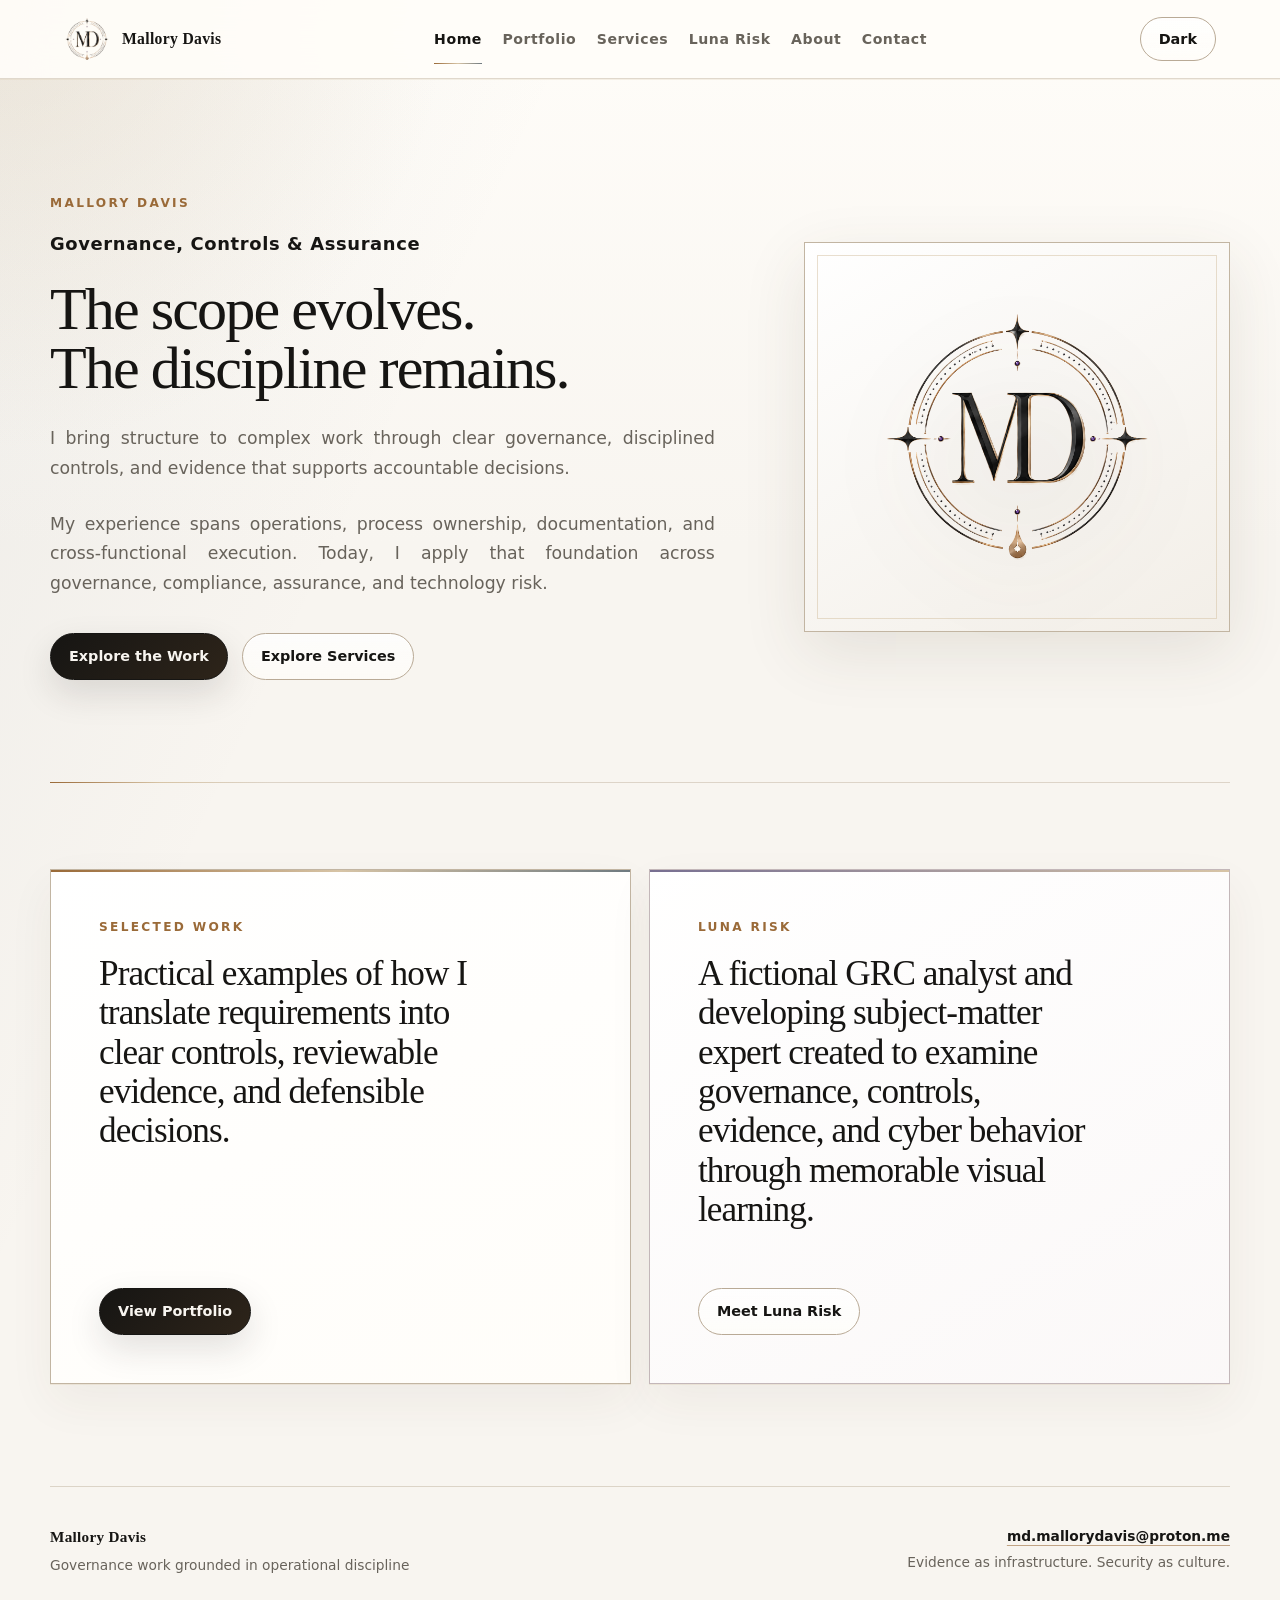
==== commit 035d757a: "Improve homepage reading rhythm" ====
--- a/index.html
+++ b/index.html
@@ -50,7 +50,7 @@
       <div class="hero-content">
         <p class="eyebrow">Mallory Davis</p>
         <p class="home-descriptor">Governance, Controls &amp; Assurance</p>
-        <h1>The scope evolves.<br />The discipline remains.</h1>
+        <h1><span class="hero-line">The scope evolves.</span><span class="hero-line">The discipline remains.</span></h1>
         <p class="hero-copy">
           I bring structure to complex work through clear governance, disciplined controls, and evidence that supports accountable decisions.
         </p>
--- a/css/styles.css
+++ b/css/styles.css
@@ -301,6 +301,21 @@
   font-size: clamp(1rem, 1.4vw, 1.16rem);
   font-weight: 700;
   letter-spacing: 0.035em;
+}
+
+.home-hero h1 {
+  font-size: clamp(3rem, 4.7vw, 5rem);
+}
+
+.hero-line {
+  display: block;
+  white-space: nowrap;
+}
+
+.home-hero .hero-copy {
+  max-width: 690px;
+  text-align: justify;
+  text-justify: inter-word;
 }
 
 .hero-copy-secondary {
@@ -2650,6 +2665,14 @@
     line-height: 1;
   }
 
+  .hero-line {
+    white-space: normal;
+  }
+
+  .home-hero .hero-copy {
+    text-align: left;
+  }
+
   h2 {
     font-size: clamp(1.9rem, 9.5vw, 2.8rem);
   }
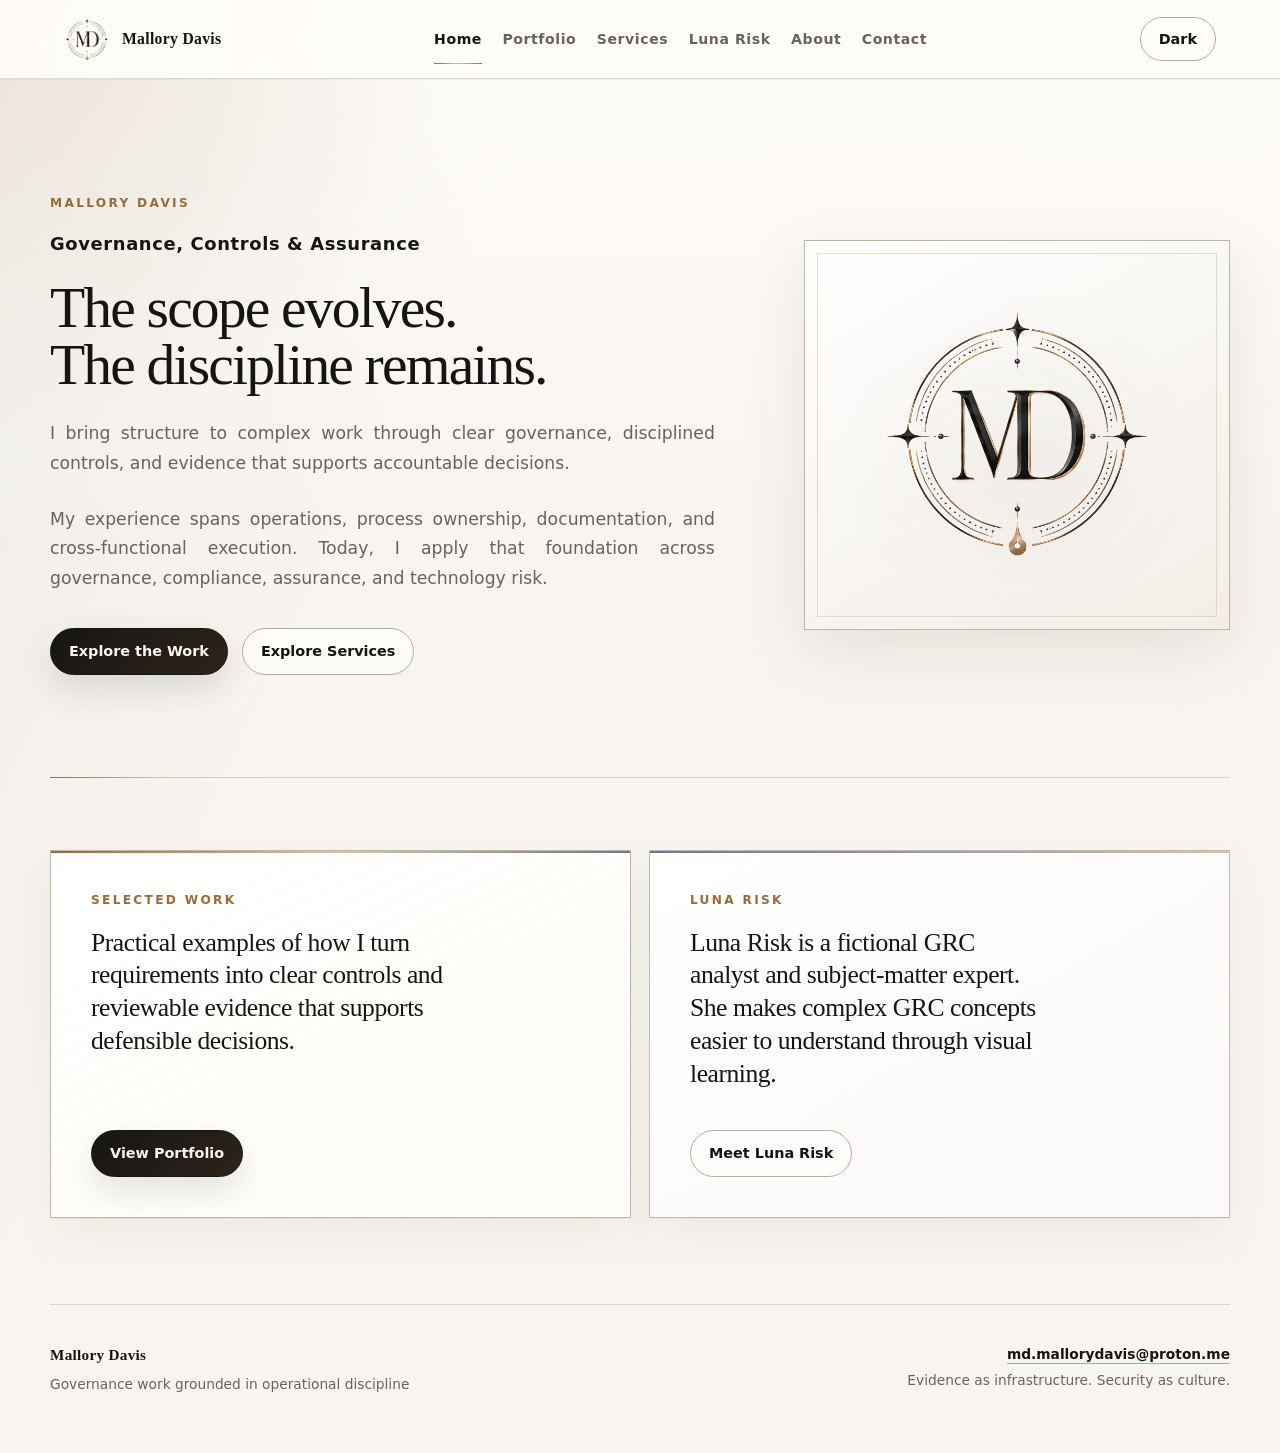
==== commit a405ea06: "Clarify homepage pathway language" ====
--- a/index.html
+++ b/index.html
@@ -74,7 +74,7 @@
       <article class="home-pathway-card selected-work-card" id="selected-work" aria-labelledby="selected-work-title">
         <div class="home-pathway-copy">
           <p class="kicker">Selected Work</p>
-          <h2 id="selected-work-title">Practical examples of how I translate requirements into clear controls, reviewable evidence, and defensible decisions.</h2>
+          <h2 id="selected-work-title">Practical examples of how I turn requirements into clear controls and reviewable evidence that supports defensible decisions.</h2>
         </div>
         <a class="button primary" href="portfolio.html">View Portfolio</a>
       </article>
@@ -82,7 +82,7 @@
       <article class="home-pathway-card luna-home-card" aria-labelledby="luna-home-title">
         <div class="home-pathway-copy">
           <p class="kicker">Luna Risk</p>
-          <h2 id="luna-home-title">A fictional GRC analyst and developing subject-matter expert created to examine governance, controls, evidence, and cyber behavior through memorable visual learning.</h2>
+          <h2 id="luna-home-title">Luna Risk is a fictional GRC analyst and subject-matter expert. She makes complex GRC concepts easier to understand through visual learning.</h2>
         </div>
         <a class="button secondary" href="luna-risk.html">Meet Luna Risk</a>
       </article>
--- a/css/styles.css
+++ b/css/styles.css
@@ -287,7 +287,7 @@
 
 .home-hero {
   grid-template-columns: minmax(0, 1fr) minmax(320px, 0.64fr);
-  min-height: min(680px, calc(100svh - 83px));
+  min-height: min(640px, calc(100svh - 83px));
 }
 
 .hero-content {
@@ -304,7 +304,7 @@
 }
 
 .home-hero h1 {
-  font-size: clamp(3rem, 4.7vw, 5rem);
+  font-size: clamp(3rem, 4.5vw, 4.8rem);
 }
 
 .hero-line {
@@ -1903,16 +1903,17 @@
   display: grid;
   grid-template-columns: repeat(2, minmax(0, 1fr));
   gap: 18px;
-  padding-top: clamp(54px, 7vw, 86px);
+  padding-top: clamp(46px, 6vw, 72px);
+  padding-bottom: clamp(54px, 7vw, 86px);
 }
 
 .home-pathway-card {
   position: relative;
   display: grid;
   grid-template-rows: 1fr auto;
-  gap: clamp(34px, 5vw, 58px);
-  min-height: 430px;
-  padding: clamp(30px, 4vw, 48px);
+  gap: clamp(26px, 3.5vw, 40px);
+  min-height: 340px;
+  padding: clamp(28px, 3.4vw, 40px);
   border: 1px solid color-mix(in srgb, var(--border-strong) 72%, var(--border));
   background:
     linear-gradient(155deg, color-mix(in srgb, var(--surface-raised) 96%, transparent), color-mix(in srgb, var(--surface) 84%, transparent)),
@@ -1950,9 +1951,10 @@
 
 .home-pathway-card h2 {
   margin: 0;
-  max-width: 22ch;
-  font-size: clamp(1.8rem, 2.75vw, 3rem);
-  line-height: 1.12;
+  max-width: 28ch;
+  font-size: clamp(1.45rem, 2vw, 2.08rem);
+  line-height: 1.28;
+  letter-spacing: -0.018em;
 }
 
 .home-pathway-card .button {
@@ -2544,7 +2546,7 @@
   }
 
   .home-pathway-card {
-    min-height: 360px;
+    min-height: 300px;
   }
 
   .hero {
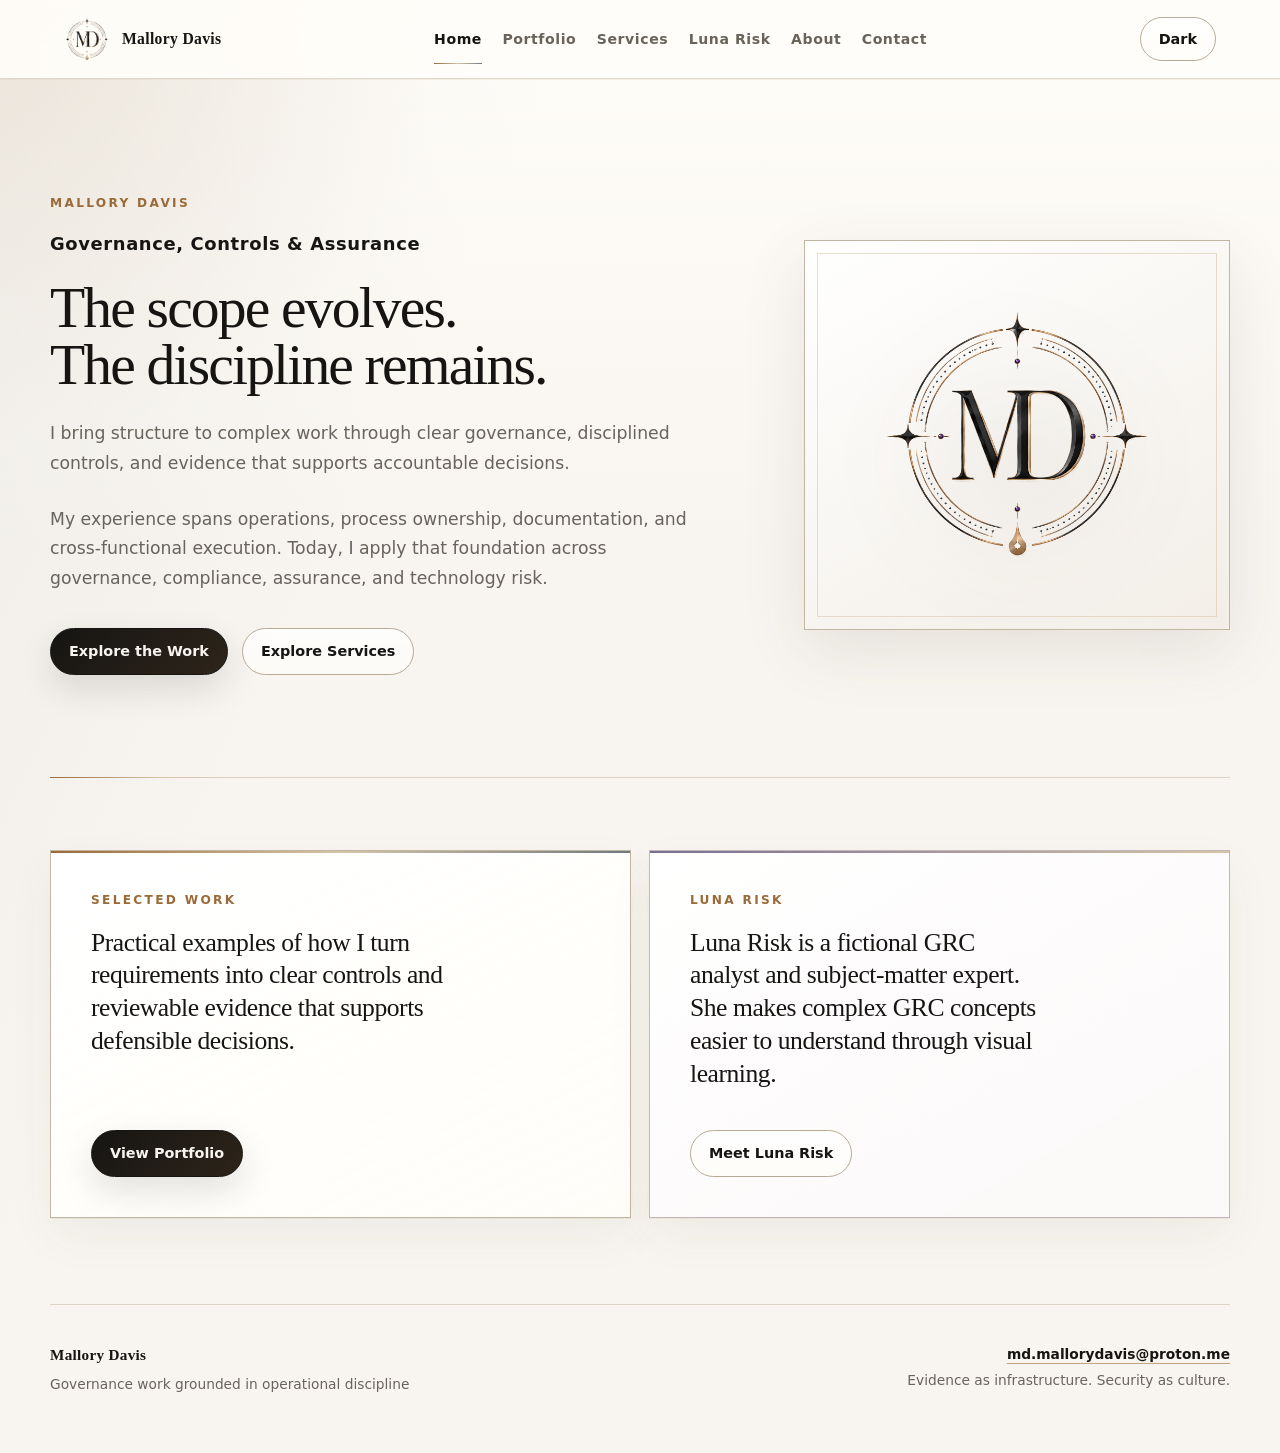
==== commit 70e09415: "Update homepage social preview image" ====
--- a/index.html
+++ b/index.html
@@ -13,7 +13,7 @@
   <meta property="og:description" content="Structure for complex work through clear governance, disciplined controls, and evidence that supports accountable decisions." />
   <meta property="og:type" content="website" />
   <meta property="og:url" content="https://mallorydavis.github.io/" />
-  <meta property="og:image" content="https://mallorydavis.github.io/assets/images/mallory-davis-linkedin-featured.jpg" />
+  <meta property="og:image" content="https://mallorydavis.github.io/assets/images/mallory-davis-linkedin-featured.jpg?v=20260904" />
   <meta property="og:image:width" content="1200" />
   <meta property="og:image:height" content="627" />
   <meta property="og:image:alt" content="Mallory Davis. Governance, Controls and Assurance. Evidence as infrastructure. Security as culture." />
--- a/css/styles.css
+++ b/css/styles.css
@@ -314,8 +314,7 @@
 
 .home-hero .hero-copy {
   max-width: 690px;
-  text-align: justify;
-  text-justify: inter-word;
+  text-align: left;
 }
 
 .hero-copy-secondary {
@@ -2671,10 +2670,6 @@
     white-space: normal;
   }
 
-  .home-hero .hero-copy {
-    text-align: left;
-  }
-
   h2 {
     font-size: clamp(1.9rem, 9.5vw, 2.8rem);
   }
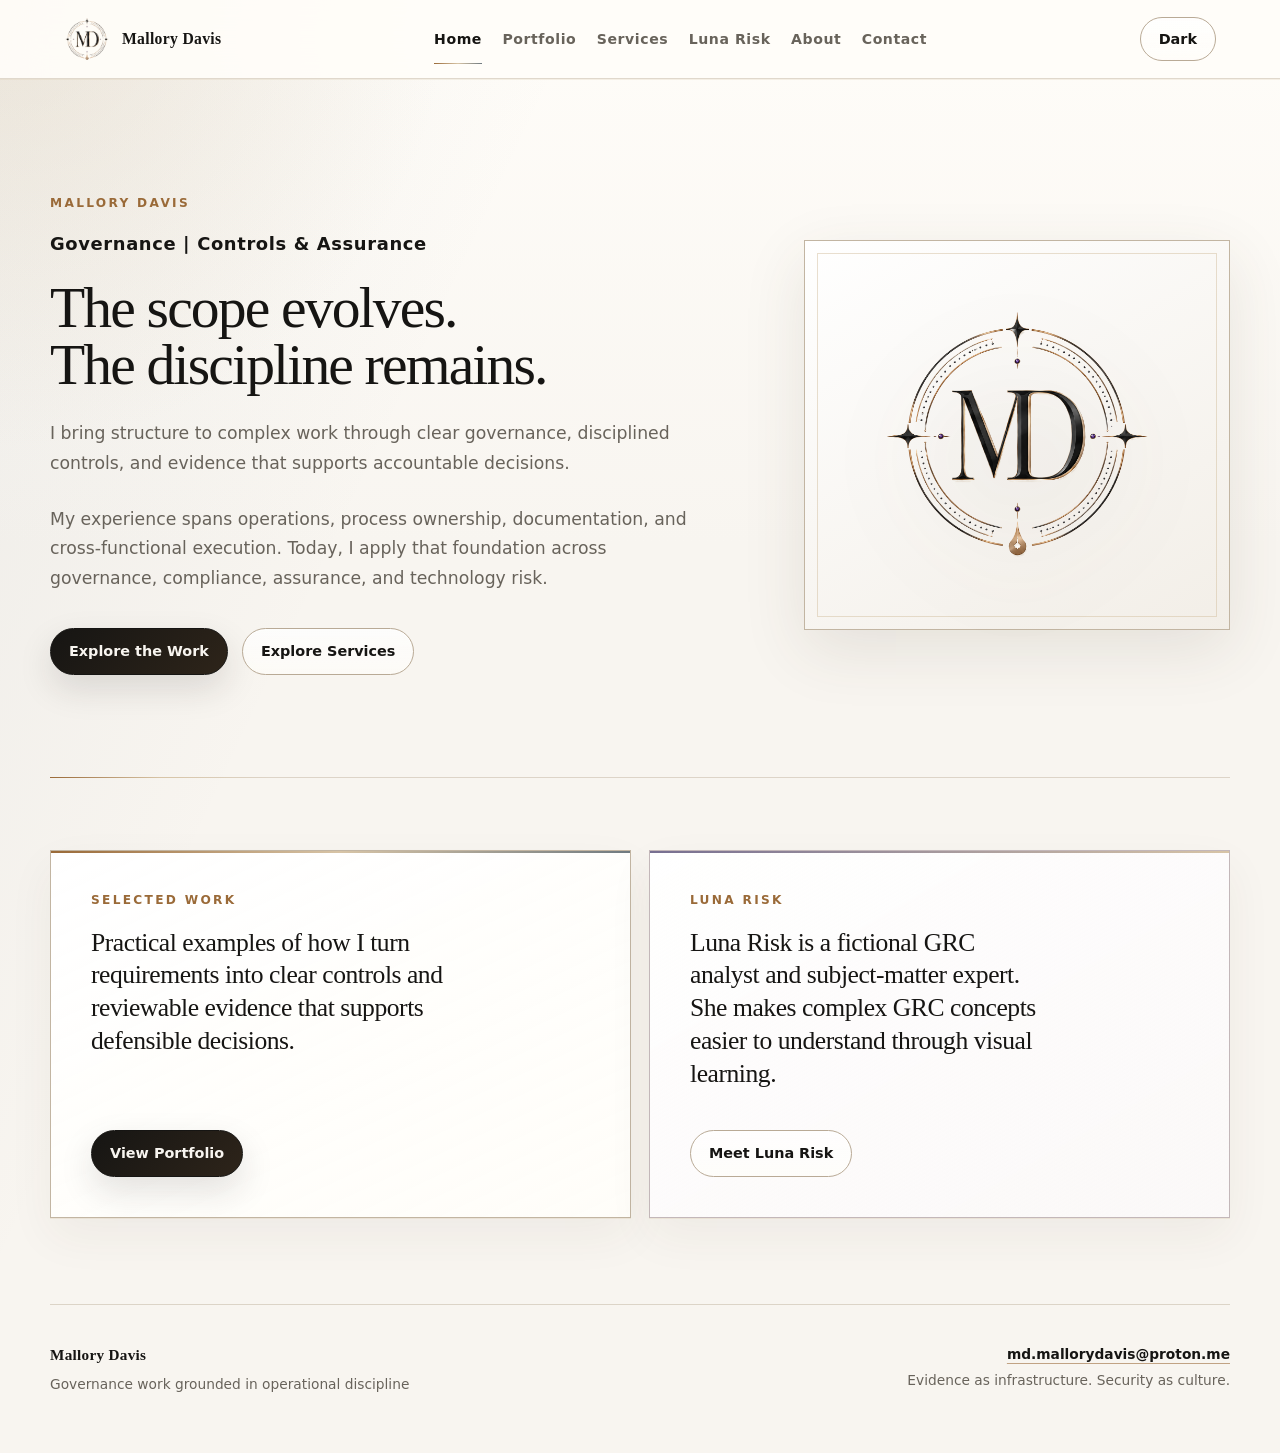
==== commit cffb6156: "Finalize social card framing and title punctuation" ====
--- a/index.html
+++ b/index.html
@@ -4,16 +4,16 @@
   <meta charset="UTF-8" />
   <meta name="viewport" content="width=device-width, initial-scale=1.0" />
 
-  <title>Mallory Davis | Governance, Controls &amp; Assurance</title>
+  <title>Mallory Davis: Governance | Controls &amp; Assurance</title>
   <meta
     name="description"
     content="Mallory Davis brings structure to complex work through clear governance, disciplined controls, and evidence that supports accountable decisions."
   />
-  <meta property="og:title" content="Mallory Davis | Governance, Controls &amp; Assurance" />
+  <meta property="og:title" content="Mallory Davis: Governance | Controls &amp; Assurance" />
   <meta property="og:description" content="Structure for complex work through clear governance, disciplined controls, and evidence that supports accountable decisions." />
   <meta property="og:type" content="website" />
   <meta property="og:url" content="https://mallorydavis.github.io/" />
-  <meta property="og:image" content="https://mallorydavis.github.io/assets/images/mallory-davis-linkedin-featured.jpg?v=20260904" />
+  <meta property="og:image" content="https://mallorydavis.github.io/assets/images/mallory-davis-linkedin-featured.jpg?v=20260904-4" />
   <meta property="og:image:width" content="1200" />
   <meta property="og:image:height" content="627" />
   <meta property="og:image:alt" content="Mallory Davis. Governance, Controls and Assurance. Evidence as infrastructure. Security as culture." />
@@ -49,7 +49,7 @@
     <section class="hero home-hero">
       <div class="hero-content">
         <p class="eyebrow">Mallory Davis</p>
-        <p class="home-descriptor">Governance, Controls &amp; Assurance</p>
+        <p class="home-descriptor">Governance | Controls &amp; Assurance</p>
         <h1><span class="hero-line">The scope evolves.</span><span class="hero-line">The discipline remains.</span></h1>
         <p class="hero-copy">
           I bring structure to complex work through clear governance, disciplined controls, and evidence that supports accountable decisions.
